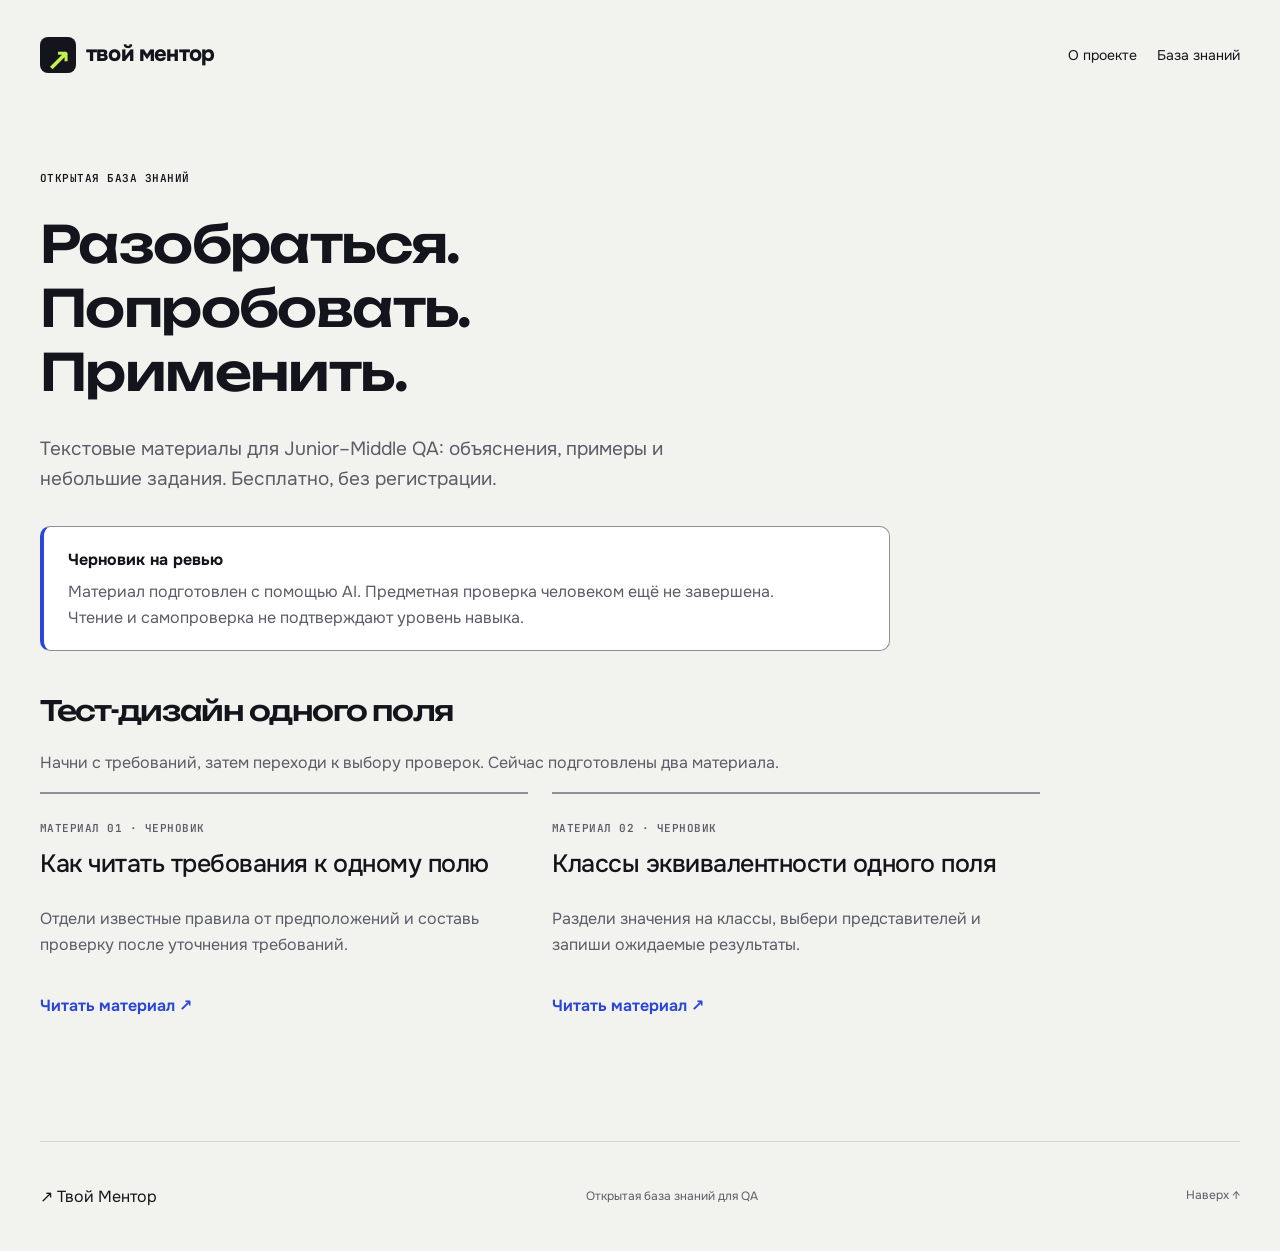
==== knowledge/index.html @ 3888ac64 "Publish draft QA knowledge base beside landing" ====
<!doctype html>
<html lang="ru" data-theme="light"><head>
<meta charset="utf-8"><meta name="viewport" content="width=device-width,initial-scale=1">
<meta name="robots" content="noindex, nofollow"><meta name="description" content="Краткие объяснения и учебные примеры по тестированию.">
<title>База знаний для QA — Твой Ментор</title>
<link rel="icon" href="../favicon.svg" type="image/svg+xml">
<link rel="stylesheet" href="../theme.css"><link rel="stylesheet" href="../styles.css">
<link rel="stylesheet" href="../knowledge.css">
</head><body class="kb-page"><a class="skip" href="#main">К содержимому</a>
<header class="wrap header"><a class="brand" href="../index.html"><span class="brand-mark" aria-hidden="true">↗</span> твой ментор</a>
<nav aria-label="Основная навигация"><a href="../index.html">О проекте</a><a href="../knowledge/">База знаний</a></nav></header>
<main id="main" class="wrap kb-main"><div class="kb-heading"><p class="eyebrow">ОТКРЫТАЯ БАЗА ЗНАНИЙ</p><h1>Разобраться.<br>Попробовать.<br>Применить.</h1><p class="kb-lead">Текстовые материалы для Junior–Middle QA: объяснения, примеры и небольшие задания. Бесплатно, без регистрации.</p></div><aside class="kb-draft" aria-label="Статус материала"><strong>Черновик на ревью</strong><p>Материал подготовлен с помощью AI. Предметная проверка человеком ещё не завершена. Чтение и самопроверка не подтверждают уровень навыка.</p></aside><section class="kb-section" aria-labelledby="test-design"><h2 id="test-design">Тест-дизайн одного поля</h2><p>Начни с требований, затем переходи к выбору проверок. Сейчас подготовлены два материала.</p><ol class="kb-cards"><li><article class="kb-card"><p class="eyebrow">МАТЕРИАЛ 01 · ЧЕРНОВИК</p><h2><a href="reading-field-requirements/">Как читать требования к одному полю</a></h2><p>Отдели известные правила от предположений и составь проверку после уточнения требований.</p><a class="kb-read" href="reading-field-requirements/" aria-label="Читать: Как читать требования к одному полю">Читать материал ↗</a></article></li><li><article class="kb-card"><p class="eyebrow">МАТЕРИАЛ 02 · ЧЕРНОВИК</p><h2><a href="equivalence-partitioning/">Классы эквивалентности одного поля</a></h2><p>Раздели значения на классы, выбери представителей и запиши ожидаемые результаты.</p><a class="kb-read" href="equivalence-partitioning/" aria-label="Читать: Классы эквивалентности одного поля">Читать материал ↗</a></article></li></ol></section></main>
<footer class="wrap footer"><a href="../index.html">↗ Твой Ментор</a><span>Открытая база знаний для QA</span><a href="#main">Наверх ↑</a></footer>
</body></html>
---- theme.css ----
/* Твой Ментор — дизайн-система «От пунктира к сплошной» (ADR 0012).
   Значения совпадают с docs/design/DESIGN-PRINCIPLES.md и прототипом docs/design/prototype/styles.css.
   Подключение в приложении — после Tailwind:
     @import 'tailwindcss';
     @import '@tvoi-mentor/ui/theme.css'; */



/* ---------- Шрифты: self-hosted, поднабор кириллица + латиница (ADR 0012) ---------- */
@font-face {
  font-family: "Unbounded";
  src: url("./fonts/unbounded-var.woff2") format("woff2");
  font-weight: 200 900;
  font-display: swap;
}
@font-face {
  font-family: "Onest";
  src: url("./fonts/onest-var.woff2") format("woff2");
  font-weight: 100 900;
  font-display: swap;
}
@font-face {
  font-family: "JetBrains Mono";
  src: url("./fonts/jetbrains-mono-var.woff2") format("woff2");
  font-weight: 100 800;
  font-display: swap;
}

/* ---------- Токены ---------- */
:root {
  color-scheme: light;
  --bg: #f2f3ee;
  --surface: #ffffff;
  --surface-2: #edeee8;
  --border: #d5d8ce;
  --border-strong: #8d909a;
  --text: #14151c;
  --text-2: #5a5d68;
  --primary: #14151c;
  --primary-hover: #2e3039;
  --on-primary: #ffffff;
  --primary-step: #2c46d8;
  --accent: #2c46d8;
  --accent-hover: #1b2fa6;
  --accent-soft: #e6eaff;
  --on-accent: #ffffff;
  --spark: #c6f24e;
  --on-spark: #14151c;
  --spark-text: #4a6300;
  --streak: #ff6a3d;
  --on-streak: #14151c;
  --ok: #157a4a;
  --ok-soft: #dff3e8;
  --warn: #a33a12;
  --warn-soft: #ffe7dc;
  --danger: #b3261e;
  --danger-soft: #fbe6e4;
  --focus: #2c46d8;
  --viz-estimate: #2c46d8;
  --viz-confirmed: #14151c;
  --viz-confirmed-fill: #c6f24e;
  --viz-target: #5a5d68;
  --viz-grid: #e2e4dc;
  --shadow: 0 1px 0 #d5d8ce, 0 12px 32px -12px rgb(20 21 28 / 0.18);
  --shadow-step: 0 3px 0 var(--primary-step);
  --tap: 44px;
}

@media (prefers-color-scheme: dark) {
  :root:not([data-theme="light"]) {
    color-scheme: dark;
    --bg: #0e0f14;
    --surface: #181a22;
    --surface-2: #22252f;
    --border: #2f333f;
    --border-strong: #6b6f7b;
    --text: #eef0ea;
    --text-2: #a3a7b5;
    --primary: #eef0ea;
    --primary-hover: #ffffff;
    --on-primary: #0e0f14;
    --primary-step: #8ea2ff;
    --accent: #8ea2ff;
    --accent-hover: #b3c0ff;
    --accent-soft: #232b4f;
    --on-accent: #0e0f14;
    --spark-text: #c6f24e;
    --ok: #5cc593;
    --ok-soft: #15301f;
    --warn: #ff9a7a;
    --warn-soft: #3a2118;
    --danger: #ff8a80;
    --danger-soft: #3a1b19;
    --focus: #8ea2ff;
    --viz-estimate: #8ea2ff;
    --viz-confirmed: #eef0ea;
    --viz-target: #a3a7b5;
    --viz-grid: #2f333f;
    --shadow: none;
    --shadow-step: none;
  }
}

:root[data-theme="dark"] {
  color-scheme: dark;
  --bg: #0e0f14;
  --surface: #181a22;
  --surface-2: #22252f;
  --border: #2f333f;
  --border-strong: #6b6f7b;
  --text: #eef0ea;
  --text-2: #a3a7b5;
  --primary: #eef0ea;
  --primary-hover: #ffffff;
  --on-primary: #0e0f14;
  --primary-step: #8ea2ff;
  --accent: #8ea2ff;
  --accent-hover: #b3c0ff;
  --accent-soft: #232b4f;
  --on-accent: #0e0f14;
  --spark-text: #c6f24e;
  --ok: #5cc593;
  --ok-soft: #15301f;
  --warn: #ff9a7a;
  --warn-soft: #3a2118;
  --danger: #ff8a80;
  --danger-soft: #3a1b19;
  --focus: #8ea2ff;
  --viz-estimate: #8ea2ff;
  --viz-confirmed: #eef0ea;
  --viz-target: #a3a7b5;
  --viz-grid: #2f333f;
  --shadow: none;
  --shadow-step: none;
}
---- styles.css ----
*{box-sizing:border-box}html{scroll-behavior:smooth;scroll-padding-top:24px}body{margin:0;font-family:Onest,system-ui,sans-serif;background:var(--bg);color:var(--text);line-height:1.6}a{color:inherit;text-decoration:none}button{font:inherit}a:focus-visible,button:focus-visible{outline:3px solid var(--focus);outline-offset:5px}a:hover{text-decoration:underline}.wrap{width:min(1240px,calc(100% - 80px));margin:auto}.header{min-height:110px;display:flex;align-items:center;justify-content:space-between;gap:24px}.brand{display:flex;align-items:center;gap:10px;font-weight:750;font-size:22px;letter-spacing:-.8px}.brand-mark{background:var(--text);color:var(--spark);width:36px;height:36px;display:grid;place-items:center;border-radius:8px;font-size:30px}.beta,.eyebrow,.caption,.art-coordinate,.line-sample,.roadmap-status{font-family:"JetBrains Mono",monospace;font-size:11px;letter-spacing:.045em}.beta{font-size:9px;letter-spacing:0;color:var(--text-2);margin-left:12px}.header nav{display:flex;gap:30px;font-size:14px}.header nav a,.footer a{padding:12px 0;min-height:44px}.hero{display:grid;grid-template-columns:1.06fr 1fr;gap:35px;padding-top:66px;padding-bottom:92px;align-items:center}.eyebrow{font-weight:500;margin:0 0 24px}.dot{display:inline-block;width:7px;height:7px;border-radius:50%;background:var(--accent);margin-right:9px}h1{font-family:Unbounded,system-ui,sans-serif;font-size:clamp(36px,4.4vw,64px);font-weight:550;line-height:1.19;letter-spacing:-2.5px;margin:0 0 30px}.highlight{background:var(--spark);box-decoration-break:clone;-webkit-box-decoration-break:clone;line-height:1.6;font-size:.79em;padding:5px 9px}.intro{font-size:18px;max-width:465px;color:var(--text-2);margin:22px 0 30px;line-height:1.65}.button{display:inline-flex;gap:28px;align-items:center;justify-content:space-between;min-height:56px;padding:16px 22px;background:var(--primary);color:var(--on-primary);border-radius:8px;box-shadow:0 4px 0 var(--primary-step);font-size:14px;font-weight:650}.button:hover{background:var(--primary-hover);text-decoration:none}.button span{font-size:23px;line-height:1}.caption{color:var(--text-2);font-size:10px;margin-top:18px}.hero-art{position:relative;padding:25px 0 45px;min-width:0}.hero-art svg{width:100%;display:block}.art-coordinate{color:var(--text-2);font-size:9px;position:absolute;left:16px}.top{top:0}.bottom{bottom:0}.art-note{position:absolute;right:0;bottom:53px;background:var(--surface);border:1px solid var(--border);border-radius:14px;padding:20px 25px;box-shadow:var(--shadow);transform:rotate(-4deg)}.art-note span{font-family:"JetBrains Mono",monospace;font-size:9px;color:var(--spark-text)}.art-note strong{display:block;font-size:20px;line-height:1.3;margin-top:9px}.ticker{background:var(--text);color:var(--bg);font-size:11px;letter-spacing:1.3px;padding:20px 0}.ticker .wrap{display:flex;justify-content:space-between;gap:12px;align-items:center}.ticker span{font-size:23px;color:var(--spark)}.section{padding-top:95px;padding-bottom:95px}.section-heading{display:grid;grid-template-columns:1.2fr 1fr;gap:85px;align-items:start;margin-bottom:50px}h2{font-family:Unbounded,system-ui,sans-serif;font-weight:500;font-size:clamp(25px,2.8vw,38px);line-height:1.4;letter-spacing:-1.3px;margin:0 0 20px}h3{font-size:21px;line-height:1.35;letter-spacing:-.5px}.section-heading p{color:var(--text-2);max-width:410px;margin:4px 0}.steps{display:grid;grid-template-columns:repeat(3,1fr);gap:35px}.steps article{border-top:1px solid var(--border-strong);padding-top:25px}.step-number{font-family:Unbounded,system-ui,sans-serif;font-size:30px;color:var(--accent)}.steps p{color:var(--text-2);font-size:15px;min-height:104px}.line-sample{display:block;margin-top:28px;padding-top:13px}.estimate{border-top:2px dashed var(--accent);color:var(--accent)}.target{border-top:2px dotted var(--text-2);color:var(--text-2)}.confirmed{border-top:2px solid var(--text)}.demo-section{background:var(--accent-soft)}.demo-grid{display:grid;grid-template-columns:1fr 1.1fr;gap:110px;align-items:center}.demo-card{padding:30px;background:var(--surface);border-radius:22px;border:1px solid var(--border);box-shadow:var(--shadow)}.card-top{display:flex;justify-content:space-between;align-items:baseline;gap:10px}.card-top .eyebrow{font-size:9px}.sample-badge{font-size:10px;background:var(--surface-2);padding:3px 7px;border-radius:4px}.demo-card h3{font-size:25px;margin:0 0 22px}.tabs{display:flex;gap:5px;flex-wrap:wrap}.tabs button{border:1px solid var(--border-strong);border-radius:8px;background:transparent;padding:10px 12px;font-size:12px;min-height:44px;cursor:pointer}.tabs button[aria-pressed=true]{background:var(--text);color:var(--surface);border-color:var(--text)}.level-display{display:grid;grid-template-columns:110px 1fr;align-items:center;gap:22px;min-height:155px}.level strong{font-family:Unbounded,system-ui,sans-serif;font-size:76px;line-height:1}.level span{margin-left:8px;font-size:12px;color:var(--text-2)}.level-display p{font-size:14px;color:var(--text-2)}.level-bars{display:flex;gap:9px;border:0}.level-bars i{height:10px;flex:1;background:var(--surface-2)}.level-bars.estimate i:nth-child(-n+3){border:2px dashed var(--accent);background:var(--accent-soft)}.level-bars.confirmed i:nth-child(-n+2){background:var(--text)}.level-bars.target i{border:2px dotted var(--text-2)}.next-step{background:var(--spark);border-radius:14px;padding:20px;margin-top:28px;color:var(--on-spark)}.next-step .eyebrow{display:block;font-size:9px;margin-bottom:12px}.next-step strong{font-size:17px}.next-step p{font-size:13px;margin:6px 0 0}.manifesto{max-width:900px;text-align:center}.manifesto h2{font-size:clamp(30px,4.5vw,58px);line-height:1.35}.manifesto h2 span{text-decoration:underline;text-decoration-color:var(--accent);text-underline-offset:12px}.manifesto>p:not(.eyebrow){max-width:530px;margin:30px auto;color:var(--text-2)}.progress-line{display:flex;align-items:center;margin:45px auto 0;max-width:550px;gap:0}.progress-line:before{content:"";flex:1;border-top:3px dashed var(--accent)}.progress-line span{flex:1;border-top:4px solid var(--text)}.progress-line b{width:45px;height:45px;display:grid;place-items:center;background:var(--spark);font-size:25px;border-radius:50%}.roadmap-section{background:var(--text);color:var(--bg)}.roadmap-section .section-heading p{color:#b9bdca}.roadmap{list-style:none;padding:0;display:grid;grid-template-columns:repeat(2,1fr);gap:0 50px}.roadmap li{position:relative;padding:28px 0 35px;border-top:2px dotted #8d909a}.roadmap li.done{border-top:2px solid var(--spark)}.roadmap li.current{border-top:2px dashed #8ea2ff}.roadmap-status{font-size:10px;color:#b9bdca}.done .roadmap-status{color:var(--spark)}.current .roadmap-status{color:#b3c0ff}.roadmap p{font-size:15px;color:#b9bdca;max-width:460px}.roadmap h3{margin-top:17px}.roadmap-footer{border-top:1px solid #5a5d68;padding-top:30px;margin-top:20px;display:flex;justify-content:space-between;gap:30px;align-items:center}.roadmap-footer strong{font-size:18px;max-width:480px}.text-link{font-size:14px;text-decoration:underline;text-underline-offset:5px;min-height:44px;display:flex;align-items:center}.footer{display:flex;justify-content:space-between;gap:20px;align-items:center;min-height:120px}.footer span,.footer>a:last-child{font-size:12px;color:var(--text-2)}.skip{position:absolute;top:-100px;left:20px;z-index:5;padding:12px;background:var(--surface)}.skip:focus{top:12px}
@media(min-width:1100px){.steps{grid-template-columns:1fr 1fr}.steps article:last-child{grid-column:1/-1;display:grid;grid-template-columns:80px 1fr 1.3fr;gap:20px;align-items:start}.steps article:last-child p{margin-top:0;min-height:0}.steps article:last-child h3{margin-top:4px}.steps article:last-child .line-sample{grid-column:2/-1;margin-top:0}}
@media(max-width:850px){.wrap{width:calc(100% - 40px)}.header{min-height:85px;flex-wrap:wrap;gap:8px;padding-top:20px;padding-bottom:20px}.brand{font-size:19px}.beta{font-size:8px;margin-left:3px}.header nav{gap:20px;font-size:12px}.hero{grid-template-columns:1fr;padding-top:40px;gap:30px;padding-bottom:60px}h1{font-size:clamp(35px,7.5vw,60px)}.hero-art{max-width:520px;width:100%;margin:auto}.section{padding-top:65px;padding-bottom:65px}.section-heading{grid-template-columns:1fr;gap:12px;margin-bottom:30px}.steps{grid-template-columns:1fr;gap:30px}.steps p{min-height:0}.demo-grid{grid-template-columns:1fr;gap:30px}.demo-card{padding:23px}.ticker{font-size:9px}.ticker .wrap{flex-wrap:wrap;justify-content:center}.roadmap{gap:0 25px}.roadmap-footer{align-items:start;flex-direction:column;gap:12px}.footer{flex-wrap:wrap;padding-top:25px;padding-bottom:25px;gap:10px}.footer .brand{width:100%}}
@media(max-width:480px){.roadmap{grid-template-columns:1fr}.level-display{grid-template-columns:90px 1fr;gap:14px}.level strong{font-size:64px}.tabs button{padding:10px 8px;font-size:11px}.hero-art .art-note{padding:15px;bottom:45px}.art-note strong{font-size:16px}.art-note span{font-size:8px}.button{font-size:12px;gap:12px;padding:15px}.eyebrow{font-size:9px}h1{letter-spacing:-1.6px}.manifesto h2{letter-spacing:-1px}.ticker .wrap{gap:7px}.ticker span:last-of-type{display:none}}
@media(prefers-reduced-motion:reduce){html{scroll-behavior:auto}}

/* Editorial details follow the project's Ink / Cobalt / Lime tokens. */
[hidden]{display:none!important}
::selection{background:var(--spark);color:var(--on-spark)}
.hero-copy,.section-heading>*,.demo-grid>*{min-width:0}
.hero-art:before,.hero-art:after{content:"+";position:absolute;color:var(--border-strong);font:20px "JetBrains Mono",monospace;line-height:1}
.hero-art:before{left:0;top:37px}.hero-art:after{right:0;bottom:24px}
.hero-art svg{aspect-ratio:520/480}
.art-note{max-width:85%}
.caption{font-size:12px;letter-spacing:0}
.beta{font-size:10px}
.art-coordinate{font-size:10px}
.art-note span,.card-top .eyebrow,.next-step .eyebrow{font-size:11px}
.ticker ul{list-style:none;margin:0 auto;padding:0;display:flex;justify-content:space-between;gap:24px}
.ticker li{display:flex;align-items:center;gap:22px;font-size:11px;text-transform:uppercase;letter-spacing:.07em}
.ticker li:before{content:"↗";font-size:23px;color:var(--spark)}
.steps article{position:relative}
.step-number{display:inline-flex;gap:12px;align-items:center}
.step-number:after{content:"";display:block;width:8px;height:8px;border:1.5px solid var(--accent);border-radius:50%}
.steps article:last-child .step-number:after{border-radius:0;background:var(--text);border-color:var(--text)}
.demo-section{position:relative;background-image:radial-gradient(var(--border-strong) .6px,transparent .6px);background-size:22px 22px}
.demo-section:before{content:"";position:absolute;inset:0;background:linear-gradient(90deg,var(--accent-soft) 28%,transparent);pointer-events:none}
.demo-grid{position:relative;gap:clamp(32px,6vw,90px)}
.demo-card{position:relative}
.demo-card:before{content:"";position:absolute;left:-1px;top:35px;width:4px;height:48px;background:var(--accent);border-radius:0 3px 3px 0}
.demo-hint{font-size:12px;color:var(--text-2);line-height:1.5;margin:12px 0 0}
.level-display{min-height:170px;grid-template-columns:115px minmax(0,1fr)}
.level{display:flex;align-items:baseline;white-space:nowrap}
.level-bars i{border-radius:2px}
.tabs button{transition:background-color .15s,color .15s,border-color .15s}
.tabs button:hover:not([aria-pressed=true]){background:var(--accent-soft);border-color:var(--accent)}
.button{transition:transform .15s,box-shadow .15s}
.button:hover{transform:translateY(-2px);box-shadow:0 6px 0 var(--primary-step)}
.button:active{transform:translateY(2px);box-shadow:0 2px 0 var(--primary-step)}
.faq-section{display:grid;grid-template-columns:1fr 1.1fr;gap:clamp(30px,6vw,100px);border-top:1px solid var(--border);padding-top:70px}
.faq-aside{color:var(--text-2);max-width:300px}
.faq-symbol{font:80px Unbounded,system-ui,sans-serif;color:var(--accent);display:block;line-height:1.3;transform:rotate(-12deg);transform-origin:left center;margin-top:25px}
.faq-list{border-top:1px solid var(--border-strong)}
.faq-list details{border-bottom:1px solid var(--border-strong)}
.faq-list summary{list-style:none;display:flex;justify-content:space-between;align-items:center;gap:20px;padding:24px 0;cursor:pointer;font-size:18px;font-weight:600;line-height:1.5;min-height:64px}
.faq-list summary::-webkit-details-marker{display:none}
.faq-list summary:after{content:"+";flex-shrink:0;width:28px;height:28px;display:grid;place-items:center;border-radius:50%;background:var(--surface-2);font-size:20px;color:var(--accent)}
.faq-list details[open] summary:after{content:"−";background:var(--spark);color:var(--on-spark)}
.faq-list summary:focus-visible{outline:3px solid var(--focus);outline-offset:5px}
.faq-list details p{margin:0 0 24px;font-size:15px;color:var(--text-2);max-width:510px}
.faq-list .text-link{margin-bottom:20px;color:var(--accent)}
.roadmap{counter-reset:stage;gap:0 60px}
.roadmap li{padding-right:45px;counter-increment:stage}
.roadmap li:after{content:"0" counter(stage);position:absolute;right:0;top:24px;font:28px Unbounded,system-ui,sans-serif;color:#8d909a}
.roadmap li.done:after{color:var(--spark)}
.roadmap li.current:after{color:#b3c0ff}
.roadmap-status{font-size:11px;letter-spacing:0}
.roadmap-section{position:relative;border-top:5px solid var(--accent)}
.roadmap-section:before{content:"";position:absolute;top:-5px;left:0;width:25%;height:5px;background:var(--spark)}
.footer{min-height:110px}
@media(min-width:851px) and (max-width:1099px){.steps{grid-template-columns:1fr 1fr}.steps article:last-child{grid-column:1/-1}.steps p{min-height:0}.line-sample{margin-top:auto}.steps article{display:flex;flex-direction:column}.steps h3{min-height:56px}.steps article:last-child h3{min-height:0}}
@media(max-width:850px){.ticker ul{display:grid;justify-content:start;gap:10px}.ticker li{font-size:11px;gap:14px}.ticker li:before{font-size:18px}.demo-section:before{background:linear-gradient(var(--accent-soft) 15%,transparent)}.faq-section{grid-template-columns:1fr;gap:28px}.faq-symbol{display:none}.caption{font-size:12px}.art-coordinate{font-size:9px}.beta{font-size:9px}}
@media(max-width:480px){.level-display{grid-template-columns:90px minmax(0,1fr);min-height:185px}.level-display p{font-size:14px}.demo-card{padding:22px 18px}.card-top .eyebrow{font-size:10px}.art-note span{font-size:9px}.next-step .eyebrow{font-size:10px}.hero .caption{max-width:260px}.faq-list summary{font-size:17px}.roadmap{gap:0}.roadmap li{padding-right:35px}.roadmap li:after{font-size:23px}.roadmap-status{font-size:10px}.brand-mark{flex-shrink:0}.art-note{right:4px}.section{padding-top:60px;padding-bottom:60px}}
@media(prefers-reduced-motion:reduce){*,*:before,*:after{transition:none!important;animation:none!important}.button:hover,.button:active{transform:none}}
---- knowledge.css ----
.kb-main{padding-top:40px;padding-bottom:70px}.kb-heading{max-width:850px;margin:20px 0 32px}.kb-heading h1{font-size:clamp(30px,4vw,54px);line-height:1.25;letter-spacing:-1.6px;overflow-wrap:anywhere}.kb-lead{max-width:650px;font-size:19px;color:var(--text-2)}.kb-meta,.kb-breadcrumbs{font-size:14px;color:var(--text-2)}.kb-breadcrumbs{display:flex;flex-wrap:wrap;gap:8px}.kb-breadcrumbs a,.kb-prose a,.kb-toc a,.kb-pagination a{color:var(--accent);text-decoration:underline;text-underline-offset:3px}.kb-draft{border:1px solid var(--border-strong);border-left:4px solid var(--accent);border-radius:10px;background:var(--surface);padding:20px 24px;max-width:850px;margin-bottom:40px}.kb-draft strong{font-size:16px}.kb-draft p{margin:6px 0 0;color:var(--text-2);max-width:720px}.kb-section{max-width:1000px}.kb-section>p{color:var(--text-2)}.kb-section>h2{font-size:28px}.kb-cards{list-style:none;padding:0;display:grid;grid-template-columns:repeat(2,minmax(0,1fr));gap:24px}.kb-card{height:100%;border-top:2px solid var(--border-strong);padding:26px 0;display:flex;flex-direction:column;align-items:start;gap:10px}.kb-card .eyebrow{margin:0;color:var(--text-2)}.kb-card h2{font-family:Onest,system-ui,sans-serif;font-size:25px;line-height:1.3;letter-spacing:-.5px;margin:0}.kb-card p{color:var(--text-2)}.kb-read{margin-top:auto;color:var(--accent);padding:10px 0;font-weight:650}.kb-layout{display:grid;grid-template-columns:250px minmax(0,720px);gap:60px;align-items:start}.kb-toc{position:sticky;top:24px}.kb-toc h2{font-family:Onest,system-ui,sans-serif;font-size:16px;letter-spacing:0}.kb-toc ol{padding-left:20px;margin:0}.kb-toc li{margin:0 0 12px;font-size:14px;line-height:1.5}.kb-prose{font-size:18px;line-height:1.8;min-width:0;overflow-wrap:anywhere}.kb-prose p{margin:0 0 22px}.kb-prose h2{font-family:Onest,system-ui,sans-serif;font-size:29px;line-height:1.35;letter-spacing:-.5px;margin:44px 0 18px;scroll-margin-top:24px}.kb-prose h2:first-child{margin-top:0}.kb-prose h3{margin-top:32px}.kb-prose li{margin:12px 0}.kb-prose ul,.kb-prose ol{padding-left:25px}.kb-prose code{font-family:"JetBrains Mono",monospace;font-size:.86em;background:var(--surface-2);padding:2px 5px;border-radius:4px}.kb-prose pre{overflow:auto;max-width:100%;background:var(--surface-2);padding:20px;border-radius:10px}.kb-prose pre code{padding:0}.kb-answer{border:1px solid var(--border-strong);border-radius:10px;padding:0 20px;margin:24px 0}.kb-answer summary{cursor:pointer;padding:18px 0;font-weight:650;line-height:1.5;min-height:44px}.kb-answer summary:focus-visible{outline:3px solid var(--focus);outline-offset:5px}.kb-answer p{margin:0 0 20px}.kb-note{padding:20px;background:var(--surface-2);border-radius:10px;margin:24px 0}.kb-pagination{display:flex;flex-wrap:wrap;justify-content:space-between;gap:24px;border-top:1px solid var(--border-strong);padding:28px 0;margin-top:44px;max-width:1030px}.kb-pagination a{max-width:45%;padding:10px 0}.kb-page .header nav{flex-wrap:wrap;gap:20px}.kb-page .footer{border-top:1px solid var(--border)}
@media(max-width:1050px){.kb-layout{grid-template-columns:210px minmax(0,1fr);gap:30px}}
@media(max-width:850px){.kb-main{padding-top:20px}.kb-layout{grid-template-columns:1fr;gap:28px}.kb-toc{position:static;border-bottom:1px solid var(--border);padding-bottom:18px}.kb-prose{font-size:17px}.kb-toc ol{columns:2;column-gap:24px}.kb-toc li{break-inside:avoid}.kb-heading h1{letter-spacing:-1px}.kb-page .header{flex-wrap:wrap;gap:8px;padding-top:20px;padding-bottom:16px}.kb-page .header nav{gap:24px}}
@media(max-width:600px){.kb-cards{grid-template-columns:1fr;gap:0}.kb-toc ol{columns:1}.kb-heading h1{font-size:32px}.kb-prose h2{font-size:25px}.kb-draft{padding:16px}.kb-draft p{font-size:14px}.kb-lead{font-size:17px}.kb-pagination{flex-direction:column;gap:8px}.kb-pagination a{max-width:100%}.kb-page .header .brand{font-size:20px}.kb-card h2{font-size:23px}}
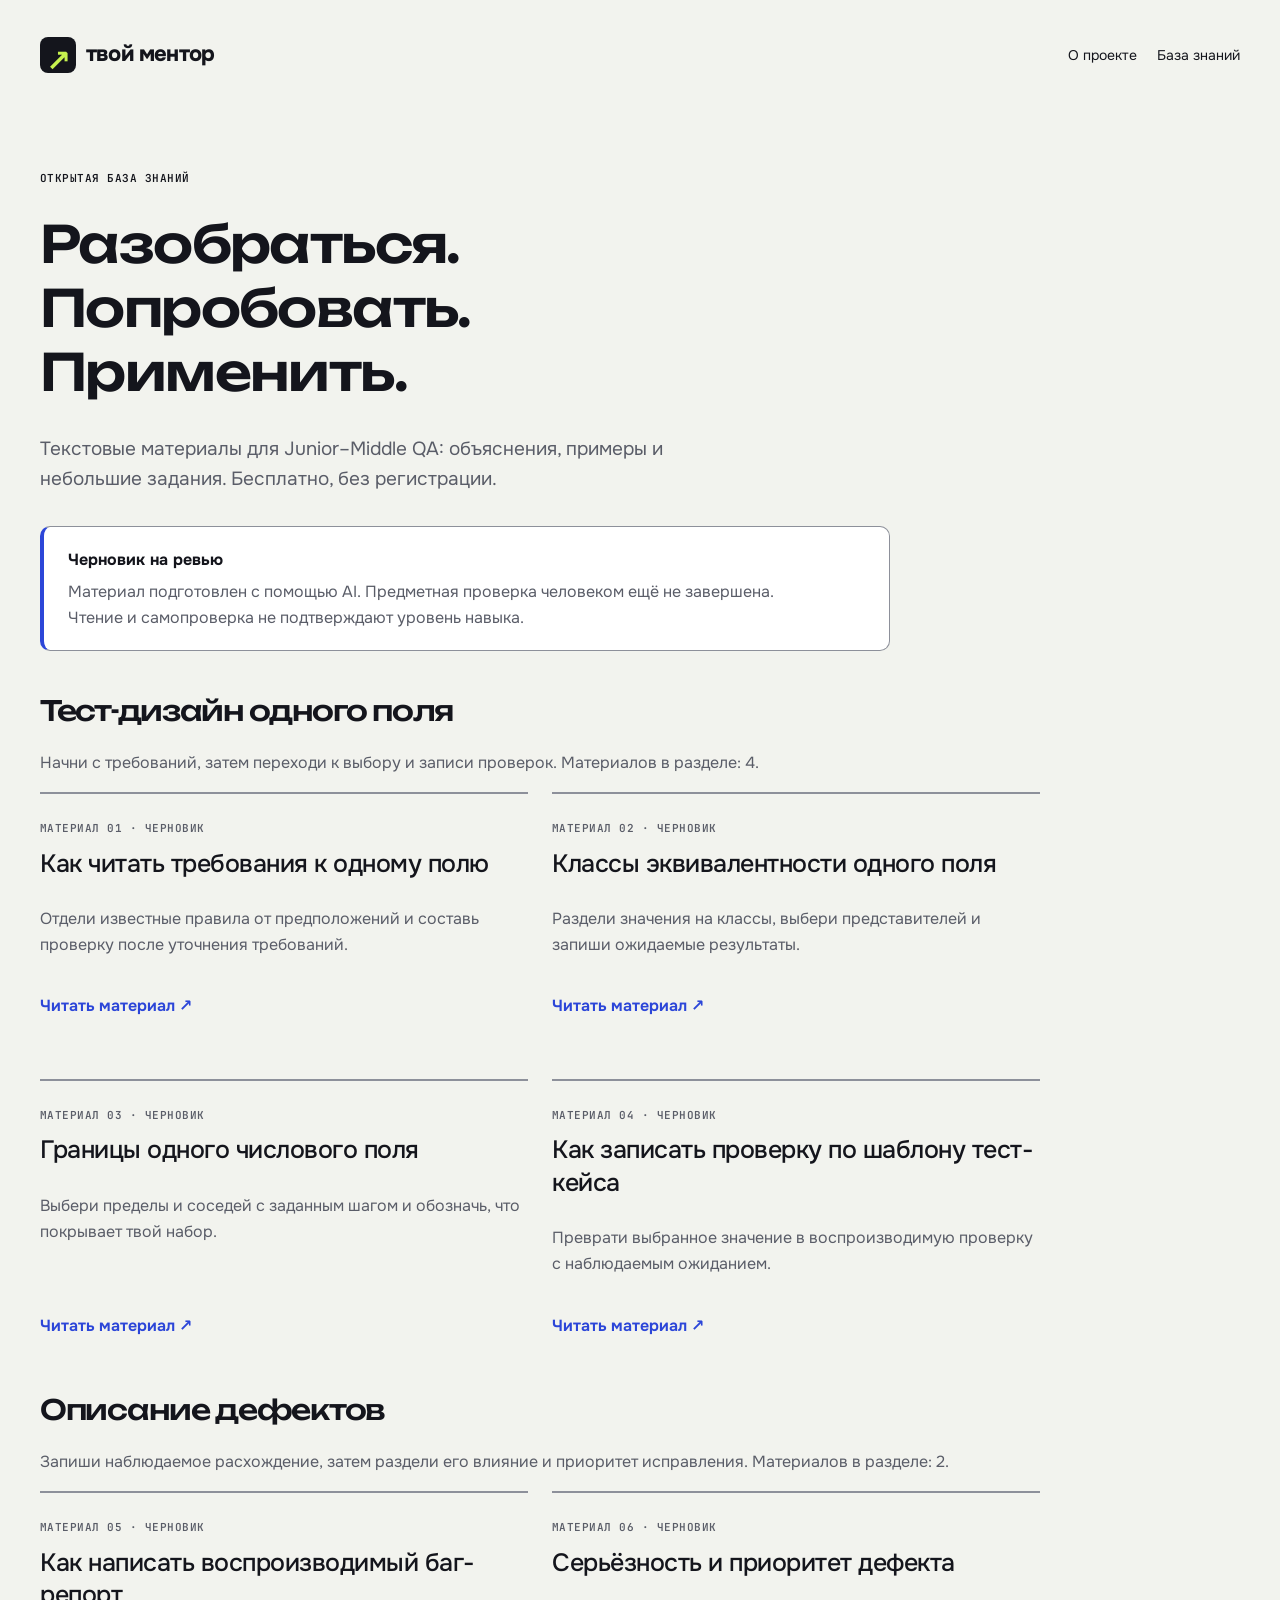
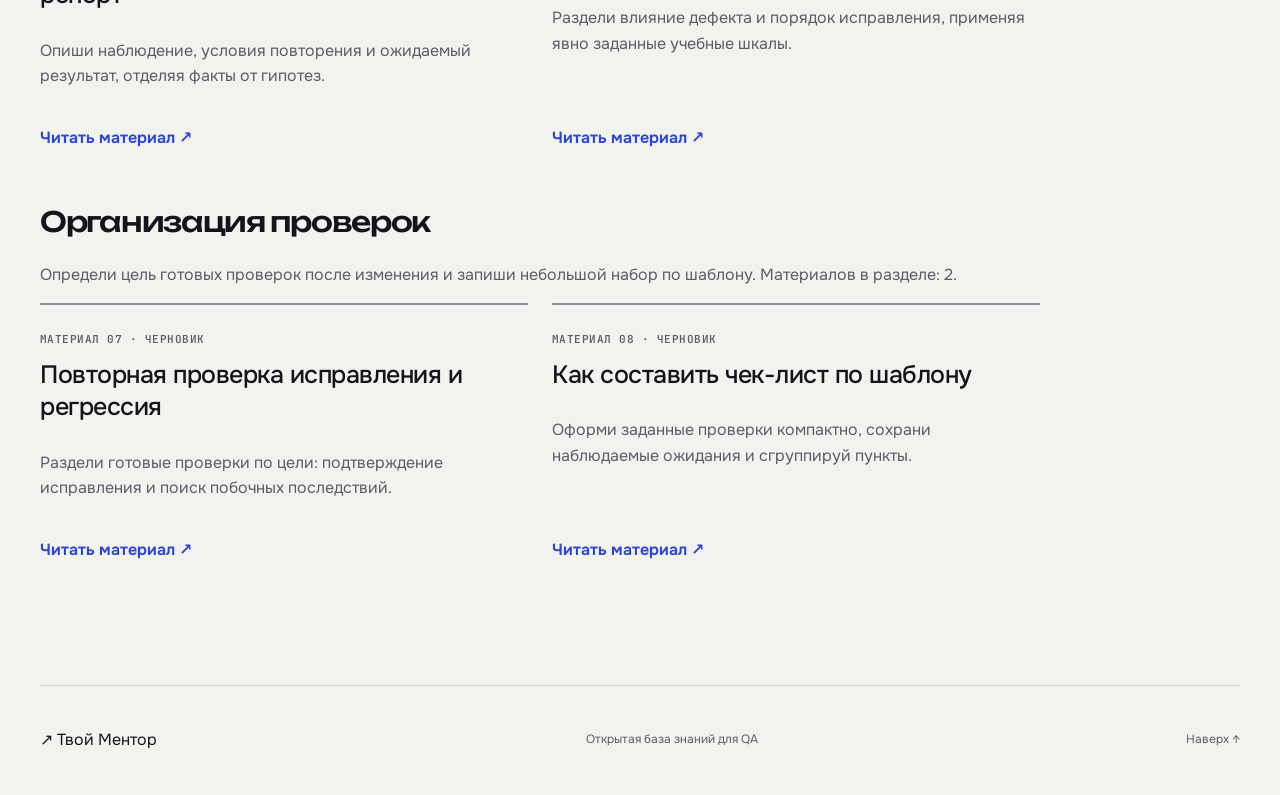
==== commit 715d2a21: "Publish eight draft QA knowledge articles" ====
--- a/knowledge/index.html
+++ b/knowledge/index.html
@@ -9,6 +9,6 @@
 </head><body class="kb-page"><a class="skip" href="#main">К содержимому</a>
 <header class="wrap header"><a class="brand" href="../index.html"><span class="brand-mark" aria-hidden="true">↗</span> твой ментор</a>
 <nav aria-label="Основная навигация"><a href="../index.html">О проекте</a><a href="../knowledge/">База знаний</a></nav></header>
-<main id="main" class="wrap kb-main"><div class="kb-heading"><p class="eyebrow">ОТКРЫТАЯ БАЗА ЗНАНИЙ</p><h1>Разобраться.<br>Попробовать.<br>Применить.</h1><p class="kb-lead">Текстовые материалы для Junior–Middle QA: объяснения, примеры и небольшие задания. Бесплатно, без регистрации.</p></div><aside class="kb-draft" aria-label="Статус материала"><strong>Черновик на ревью</strong><p>Материал подготовлен с помощью AI. Предметная проверка человеком ещё не завершена. Чтение и самопроверка не подтверждают уровень навыка.</p></aside><section class="kb-section" aria-labelledby="test-design"><h2 id="test-design">Тест-дизайн одного поля</h2><p>Начни с требований, затем переходи к выбору проверок. Сейчас подготовлены два материала.</p><ol class="kb-cards"><li><article class="kb-card"><p class="eyebrow">МАТЕРИАЛ 01 · ЧЕРНОВИК</p><h2><a href="reading-field-requirements/">Как читать требования к одному полю</a></h2><p>Отдели известные правила от предположений и составь проверку после уточнения требований.</p><a class="kb-read" href="reading-field-requirements/" aria-label="Читать: Как читать требования к одному полю">Читать материал ↗</a></article></li><li><article class="kb-card"><p class="eyebrow">МАТЕРИАЛ 02 · ЧЕРНОВИК</p><h2><a href="equivalence-partitioning/">Классы эквивалентности одного поля</a></h2><p>Раздели значения на классы, выбери представителей и запиши ожидаемые результаты.</p><a class="kb-read" href="equivalence-partitioning/" aria-label="Читать: Классы эквивалентности одного поля">Читать материал ↗</a></article></li></ol></section></main>
+<main id="main" class="wrap kb-main"><div class="kb-heading"><p class="eyebrow">ОТКРЫТАЯ БАЗА ЗНАНИЙ</p><h1>Разобраться.<br>Попробовать.<br>Применить.</h1><p class="kb-lead">Текстовые материалы для Junior–Middle QA: объяснения, примеры и небольшие задания. Бесплатно, без регистрации.</p></div><aside class="kb-draft" aria-label="Статус материала"><strong>Черновик на ревью</strong><p>Материал подготовлен с помощью AI. Предметная проверка человеком ещё не завершена. Чтение и самопроверка не подтверждают уровень навыка.</p></aside><section class="kb-section" aria-labelledby="test-design"><h2 id="test-design">Тест-дизайн одного поля</h2><p>Начни с требований, затем переходи к выбору и записи проверок. Материалов в разделе: 4.</p><ol class="kb-cards"><li><article class="kb-card"><p class="eyebrow">МАТЕРИАЛ 01 · ЧЕРНОВИК</p><h2><a href="reading-field-requirements/">Как читать требования к одному полю</a></h2><p>Отдели известные правила от предположений и составь проверку после уточнения требований.</p><a class="kb-read" href="reading-field-requirements/" aria-label="Читать: Как читать требования к одному полю">Читать материал ↗</a></article></li><li><article class="kb-card"><p class="eyebrow">МАТЕРИАЛ 02 · ЧЕРНОВИК</p><h2><a href="equivalence-partitioning/">Классы эквивалентности одного поля</a></h2><p>Раздели значения на классы, выбери представителей и запиши ожидаемые результаты.</p><a class="kb-read" href="equivalence-partitioning/" aria-label="Читать: Классы эквивалентности одного поля">Читать материал ↗</a></article></li><li><article class="kb-card"><p class="eyebrow">МАТЕРИАЛ 03 · ЧЕРНОВИК</p><h2><a href="boundary-values/">Границы одного числового поля</a></h2><p>Выбери пределы и соседей с заданным шагом и обозначь, что покрывает твой набор.</p><a class="kb-read" href="boundary-values/" aria-label="Читать: Границы одного числового поля">Читать материал ↗</a></article></li><li><article class="kb-card"><p class="eyebrow">МАТЕРИАЛ 04 · ЧЕРНОВИК</p><h2><a href="writing-test-cases/">Как записать проверку по шаблону тест-кейса</a></h2><p>Преврати выбранное значение в воспроизводимую проверку с наблюдаемым ожиданием.</p><a class="kb-read" href="writing-test-cases/" aria-label="Читать: Как записать проверку по шаблону тест-кейса">Читать материал ↗</a></article></li></ol></section><section class="kb-section" aria-labelledby="defect-reports"><h2 id="defect-reports">Описание дефектов</h2><p>Запиши наблюдаемое расхождение, затем раздели его влияние и приоритет исправления. Материалов в разделе: 2.</p><ol class="kb-cards"><li><article class="kb-card"><p class="eyebrow">МАТЕРИАЛ 05 · ЧЕРНОВИК</p><h2><a href="reproducible-bug-reports/">Как написать воспроизводимый баг-репорт</a></h2><p>Опиши наблюдение, условия повторения и ожидаемый результат, отделяя факты от гипотез.</p><a class="kb-read" href="reproducible-bug-reports/" aria-label="Читать: Как написать воспроизводимый баг-репорт">Читать материал ↗</a></article></li><li><article class="kb-card"><p class="eyebrow">МАТЕРИАЛ 06 · ЧЕРНОВИК</p><h2><a href="severity-and-priority/">Серьёзность и приоритет дефекта</a></h2><p>Раздели влияние дефекта и порядок исправления, применяя явно заданные учебные шкалы.</p><a class="kb-read" href="severity-and-priority/" aria-label="Читать: Серьёзность и приоритет дефекта">Читать материал ↗</a></article></li></ol></section><section class="kb-section" aria-labelledby="organizing-checks"><h2 id="organizing-checks">Организация проверок</h2><p>Определи цель готовых проверок после изменения и запиши небольшой набор по шаблону. Материалов в разделе: 2.</p><ol class="kb-cards"><li><article class="kb-card"><p class="eyebrow">МАТЕРИАЛ 07 · ЧЕРНОВИК</p><h2><a href="confirmation-and-regression/">Повторная проверка исправления и регрессия</a></h2><p>Раздели готовые проверки по цели: подтверждение исправления и поиск побочных последствий.</p><a class="kb-read" href="confirmation-and-regression/" aria-label="Читать: Повторная проверка исправления и регрессия">Читать материал ↗</a></article></li><li><article class="kb-card"><p class="eyebrow">МАТЕРИАЛ 08 · ЧЕРНОВИК</p><h2><a href="writing-checklists/">Как составить чек-лист по шаблону</a></h2><p>Оформи заданные проверки компактно, сохрани наблюдаемые ожидания и сгруппируй пункты.</p><a class="kb-read" href="writing-checklists/" aria-label="Читать: Как составить чек-лист по шаблону">Читать материал ↗</a></article></li></ol></section></main>
 <footer class="wrap footer"><a href="../index.html">↗ Твой Ментор</a><span>Открытая база знаний для QA</span><a href="#main">Наверх ↑</a></footer>
 </body></html>
--- a/knowledge.css
+++ b/knowledge.css
@@ -1,4 +1,4 @@
-.kb-main{padding-top:40px;padding-bottom:70px}.kb-heading{max-width:850px;margin:20px 0 32px}.kb-heading h1{font-size:clamp(30px,4vw,54px);line-height:1.25;letter-spacing:-1.6px;overflow-wrap:anywhere}.kb-lead{max-width:650px;font-size:19px;color:var(--text-2)}.kb-meta,.kb-breadcrumbs{font-size:14px;color:var(--text-2)}.kb-breadcrumbs{display:flex;flex-wrap:wrap;gap:8px}.kb-breadcrumbs a,.kb-prose a,.kb-toc a,.kb-pagination a{color:var(--accent);text-decoration:underline;text-underline-offset:3px}.kb-draft{border:1px solid var(--border-strong);border-left:4px solid var(--accent);border-radius:10px;background:var(--surface);padding:20px 24px;max-width:850px;margin-bottom:40px}.kb-draft strong{font-size:16px}.kb-draft p{margin:6px 0 0;color:var(--text-2);max-width:720px}.kb-section{max-width:1000px}.kb-section>p{color:var(--text-2)}.kb-section>h2{font-size:28px}.kb-cards{list-style:none;padding:0;display:grid;grid-template-columns:repeat(2,minmax(0,1fr));gap:24px}.kb-card{height:100%;border-top:2px solid var(--border-strong);padding:26px 0;display:flex;flex-direction:column;align-items:start;gap:10px}.kb-card .eyebrow{margin:0;color:var(--text-2)}.kb-card h2{font-family:Onest,system-ui,sans-serif;font-size:25px;line-height:1.3;letter-spacing:-.5px;margin:0}.kb-card p{color:var(--text-2)}.kb-read{margin-top:auto;color:var(--accent);padding:10px 0;font-weight:650}.kb-layout{display:grid;grid-template-columns:250px minmax(0,720px);gap:60px;align-items:start}.kb-toc{position:sticky;top:24px}.kb-toc h2{font-family:Onest,system-ui,sans-serif;font-size:16px;letter-spacing:0}.kb-toc ol{padding-left:20px;margin:0}.kb-toc li{margin:0 0 12px;font-size:14px;line-height:1.5}.kb-prose{font-size:18px;line-height:1.8;min-width:0;overflow-wrap:anywhere}.kb-prose p{margin:0 0 22px}.kb-prose h2{font-family:Onest,system-ui,sans-serif;font-size:29px;line-height:1.35;letter-spacing:-.5px;margin:44px 0 18px;scroll-margin-top:24px}.kb-prose h2:first-child{margin-top:0}.kb-prose h3{margin-top:32px}.kb-prose li{margin:12px 0}.kb-prose ul,.kb-prose ol{padding-left:25px}.kb-prose code{font-family:"JetBrains Mono",monospace;font-size:.86em;background:var(--surface-2);padding:2px 5px;border-radius:4px}.kb-prose pre{overflow:auto;max-width:100%;background:var(--surface-2);padding:20px;border-radius:10px}.kb-prose pre code{padding:0}.kb-answer{border:1px solid var(--border-strong);border-radius:10px;padding:0 20px;margin:24px 0}.kb-answer summary{cursor:pointer;padding:18px 0;font-weight:650;line-height:1.5;min-height:44px}.kb-answer summary:focus-visible{outline:3px solid var(--focus);outline-offset:5px}.kb-answer p{margin:0 0 20px}.kb-note{padding:20px;background:var(--surface-2);border-radius:10px;margin:24px 0}.kb-pagination{display:flex;flex-wrap:wrap;justify-content:space-between;gap:24px;border-top:1px solid var(--border-strong);padding:28px 0;margin-top:44px;max-width:1030px}.kb-pagination a{max-width:45%;padding:10px 0}.kb-page .header nav{flex-wrap:wrap;gap:20px}.kb-page .footer{border-top:1px solid var(--border)}
+.kb-main{padding-top:40px;padding-bottom:70px}.kb-heading{max-width:850px;margin:20px 0 32px}.kb-heading h1{font-size:clamp(30px,4vw,54px);line-height:1.25;letter-spacing:-1.6px;overflow-wrap:anywhere}.kb-lead{max-width:650px;font-size:19px;color:var(--text-2)}.kb-meta,.kb-breadcrumbs{font-size:14px;color:var(--text-2)}.kb-breadcrumbs{display:flex;flex-wrap:wrap;gap:8px}.kb-breadcrumbs a,.kb-prose a,.kb-toc a,.kb-pagination a{color:var(--accent);text-decoration:underline;text-underline-offset:3px}.kb-draft{border:1px solid var(--border-strong);border-left:4px solid var(--accent);border-radius:10px;background:var(--surface);padding:20px 24px;max-width:850px;margin-bottom:40px}.kb-draft strong{font-size:16px}.kb-draft p{margin:6px 0 0;color:var(--text-2);max-width:720px}.kb-section{max-width:1000px}.kb-section>p{color:var(--text-2)}.kb-section>h2{font-size:28px}.kb-cards{list-style:none;padding:0;display:grid;grid-template-columns:repeat(2,minmax(0,1fr));gap:24px}.kb-card{height:100%;border-top:2px solid var(--border-strong);padding:26px 0;display:flex;flex-direction:column;align-items:start;gap:10px}.kb-card .eyebrow{margin:0;color:var(--text-2)}.kb-card h2{font-family:Onest,system-ui,sans-serif;font-size:25px;line-height:1.3;letter-spacing:-.5px;margin:0}.kb-card p{color:var(--text-2)}.kb-read{margin-top:auto;color:var(--accent);padding:10px 0;font-weight:650}.kb-layout{display:grid;grid-template-columns:250px minmax(0,720px);gap:60px;align-items:start}.kb-toc{position:sticky;top:24px}.kb-toc h2{font-family:Onest,system-ui,sans-serif;font-size:16px;letter-spacing:0}.kb-toc ol{padding-left:20px;margin:0}.kb-toc li{margin:0 0 12px;font-size:14px;line-height:1.5}.kb-prose{font-size:18px;line-height:1.8;min-width:0;overflow-wrap:anywhere}.kb-prose p{margin:0 0 22px}.kb-prose h2{font-family:Onest,system-ui,sans-serif;font-size:29px;line-height:1.35;letter-spacing:-.5px;margin:44px 0 18px;scroll-margin-top:24px}.kb-prose h2:first-child{margin-top:0}.kb-prose h3{margin-top:32px}.kb-prose li{margin:12px 0}.kb-prose ul,.kb-prose ol{padding-left:25px}.kb-prose code{font-family:"JetBrains Mono",monospace;font-size:.86em;background:var(--surface-2);padding:2px 5px;border-radius:4px}.kb-prose pre{overflow:auto;max-width:100%;background:var(--surface-2);padding:20px;border-radius:10px}.kb-prose pre code{padding:0}.kb-answer,.kb-clarification{border:1px solid var(--border-strong);border-radius:10px;padding:0 20px;margin:24px 0}.kb-answer summary,.kb-clarification summary{cursor:pointer;padding:18px 0;font-weight:650;line-height:1.5;min-height:44px}.kb-answer summary:focus-visible,.kb-clarification summary:focus-visible{outline:3px solid var(--focus);outline-offset:5px}.kb-answer p,.kb-clarification p{margin:0 0 20px}.kb-note{padding:20px;background:var(--surface-2);border-radius:10px;margin:24px 0}.kb-pagination{display:flex;flex-wrap:wrap;justify-content:space-between;gap:24px;border-top:1px solid var(--border-strong);padding:28px 0;margin-top:44px;max-width:1030px}.kb-pagination a{max-width:45%;padding:10px 0}.kb-page .header nav{flex-wrap:wrap;gap:20px}.kb-page .footer{border-top:1px solid var(--border)}
 @media(max-width:1050px){.kb-layout{grid-template-columns:210px minmax(0,1fr);gap:30px}}
 @media(max-width:850px){.kb-main{padding-top:20px}.kb-layout{grid-template-columns:1fr;gap:28px}.kb-toc{position:static;border-bottom:1px solid var(--border);padding-bottom:18px}.kb-prose{font-size:17px}.kb-toc ol{columns:2;column-gap:24px}.kb-toc li{break-inside:avoid}.kb-heading h1{letter-spacing:-1px}.kb-page .header{flex-wrap:wrap;gap:8px;padding-top:20px;padding-bottom:16px}.kb-page .header nav{gap:24px}}
 @media(max-width:600px){.kb-cards{grid-template-columns:1fr;gap:0}.kb-toc ol{columns:1}.kb-heading h1{font-size:32px}.kb-prose h2{font-size:25px}.kb-draft{padding:16px}.kb-draft p{font-size:14px}.kb-lead{font-size:17px}.kb-pagination{flex-direction:column;gap:8px}.kb-pagination a{max-width:100%}.kb-page .header .brand{font-size:20px}.kb-card h2{font-size:23px}}
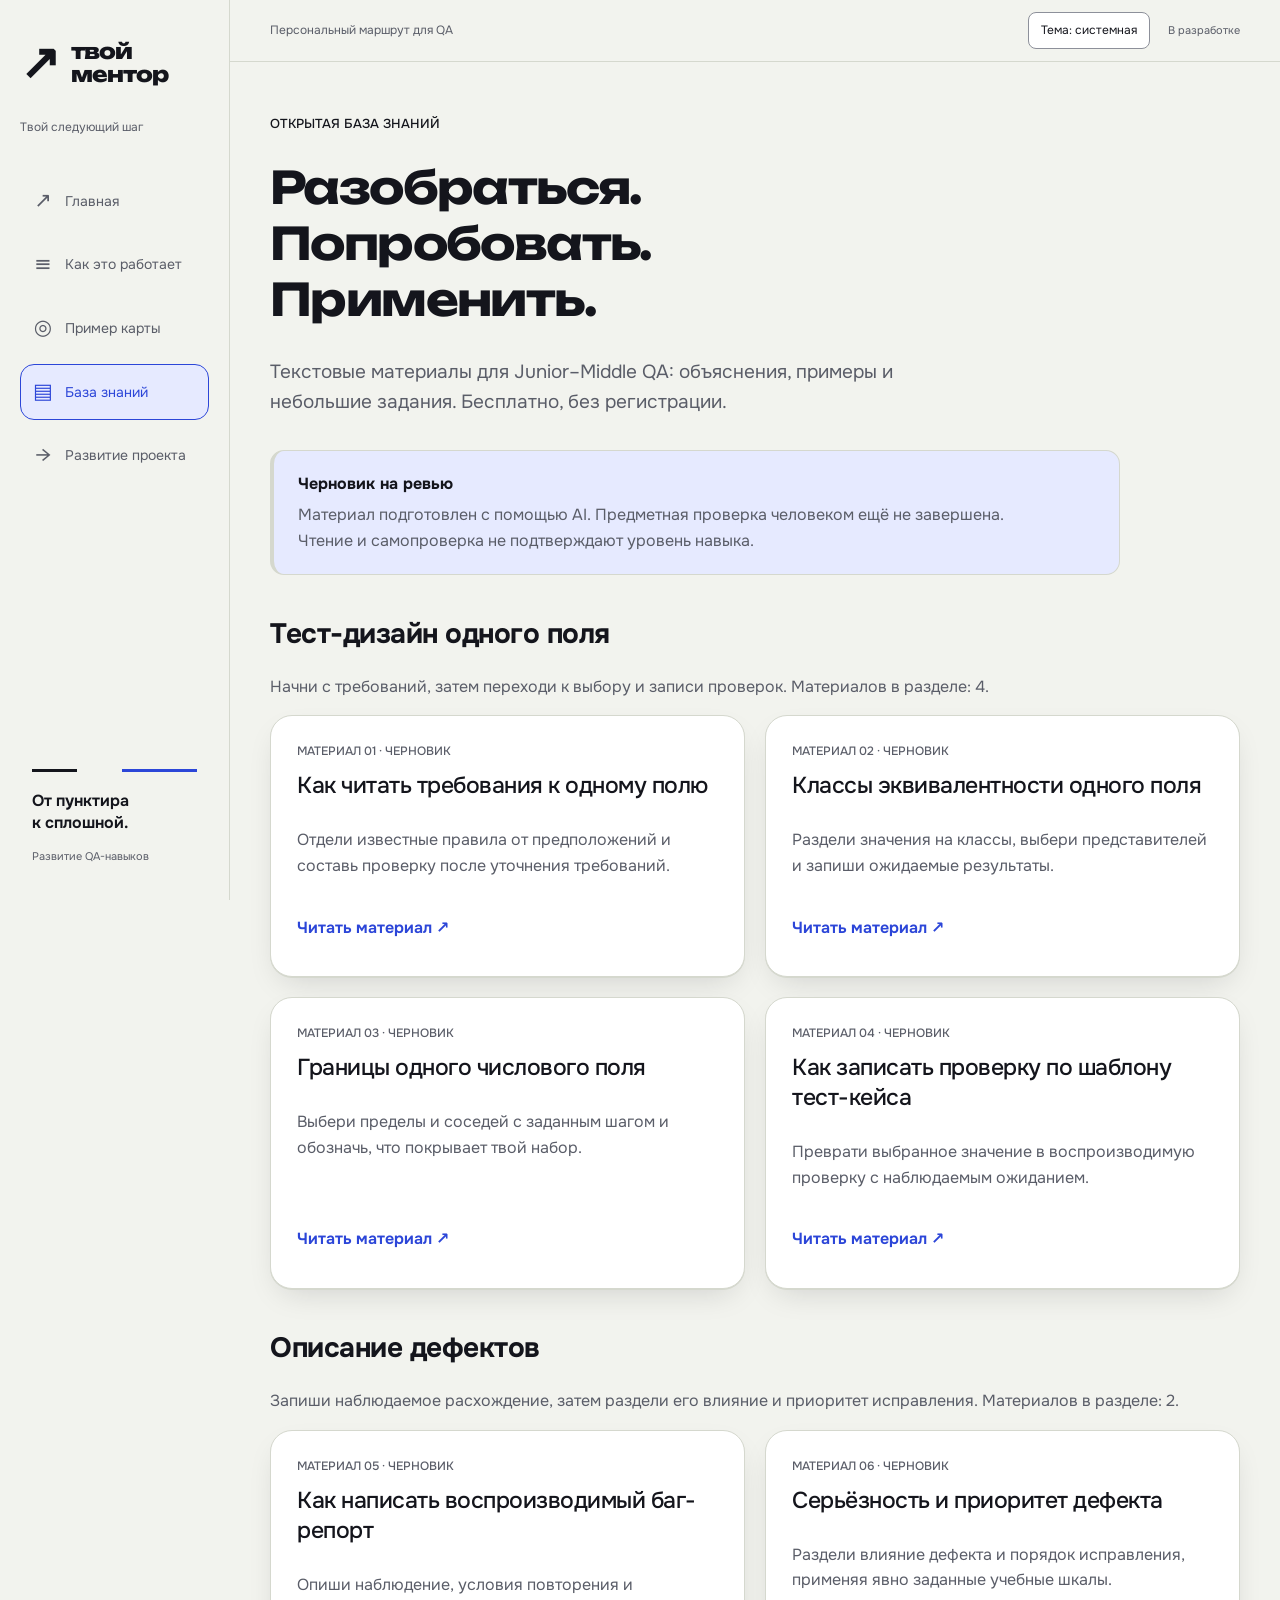
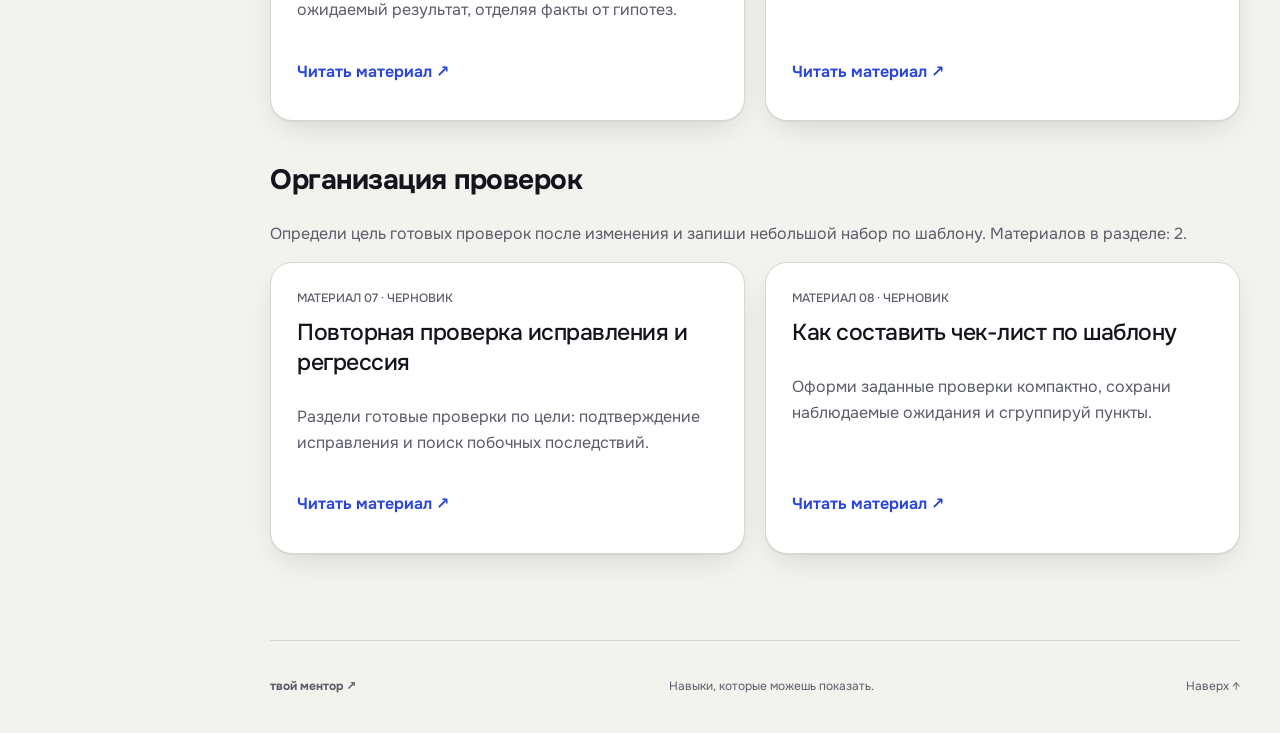
==== commit 1e84456c: "Unify landing and knowledge base with the selected mentor design" ====
--- a/knowledge/index.html
+++ b/knowledge/index.html
@@ -1,14 +1,25 @@
 <!doctype html>
-<html lang="ru" data-theme="light"><head>
+<html lang="ru"><head>
 <meta charset="utf-8"><meta name="viewport" content="width=device-width,initial-scale=1">
 <meta name="robots" content="noindex, nofollow"><meta name="description" content="Краткие объяснения и учебные примеры по тестированию.">
 <title>База знаний для QA — Твой Ментор</title>
 <link rel="icon" href="../favicon.svg" type="image/svg+xml">
 <link rel="stylesheet" href="../theme.css"><link rel="stylesheet" href="../styles.css">
 <link rel="stylesheet" href="../knowledge.css">
+<link rel="stylesheet" href="../site.css"><script src="../site.js"></script>
 </head><body class="kb-page"><a class="skip" href="#main">К содержимому</a>
-<header class="wrap header"><a class="brand" href="../index.html"><span class="brand-mark" aria-hidden="true">↗</span> твой ментор</a>
-<nav aria-label="Основная навигация"><a href="../index.html">О проекте</a><a href="../knowledge/">База знаний</a></nav></header>
+<aside class="site-sidebar" aria-label="Навигация сайта">
+<a class="site-brand" href="../index.html" aria-label="Твой Ментор — главная"><span aria-hidden="true">↗</span><span>твой<br> ментор</span></a>
+<p class="site-caption">Твой следующий шаг</p>
+<nav class="site-nav" aria-label="Основная навигация">
+<a href="../index.html"><span aria-hidden="true">↗</span>Главная</a>
+<a href="../index.html#approach"><span aria-hidden="true">≡</span>Как это работает</a>
+<a href="../index.html#demo"><span aria-hidden="true">◎</span>Пример карты</a>
+<a href="../knowledge/" aria-current="page"><span aria-hidden="true">▤</span>База знаний</a>
+<a href="../index.html#roadmap"><span aria-hidden="true">→</span>Развитие проекта</a>
+</nav>
+<div class="site-sidebar-foot"><span class="site-seam" aria-hidden="true"></span><p>От пунктира<br>к сплошной.</p><small>Развитие QA-навыков</small></div></aside>
+<div class="site-workspace"><header class="site-topbar"><span>Персональный маршрут для QA</span><button type="button" data-theme-toggle hidden>Тема</button><span class="site-status">В разработке</span></header>
 <main id="main" class="wrap kb-main"><div class="kb-heading"><p class="eyebrow">ОТКРЫТАЯ БАЗА ЗНАНИЙ</p><h1>Разобраться.<br>Попробовать.<br>Применить.</h1><p class="kb-lead">Текстовые материалы для Junior–Middle QA: объяснения, примеры и небольшие задания. Бесплатно, без регистрации.</p></div><aside class="kb-draft" aria-label="Статус материала"><strong>Черновик на ревью</strong><p>Материал подготовлен с помощью AI. Предметная проверка человеком ещё не завершена. Чтение и самопроверка не подтверждают уровень навыка.</p></aside><section class="kb-section" aria-labelledby="test-design"><h2 id="test-design">Тест-дизайн одного поля</h2><p>Начни с требований, затем переходи к выбору и записи проверок. Материалов в разделе: 4.</p><ol class="kb-cards"><li><article class="kb-card"><p class="eyebrow">МАТЕРИАЛ 01 · ЧЕРНОВИК</p><h2><a href="reading-field-requirements/">Как читать требования к одному полю</a></h2><p>Отдели известные правила от предположений и составь проверку после уточнения требований.</p><a class="kb-read" href="reading-field-requirements/" aria-label="Читать: Как читать требования к одному полю">Читать материал ↗</a></article></li><li><article class="kb-card"><p class="eyebrow">МАТЕРИАЛ 02 · ЧЕРНОВИК</p><h2><a href="equivalence-partitioning/">Классы эквивалентности одного поля</a></h2><p>Раздели значения на классы, выбери представителей и запиши ожидаемые результаты.</p><a class="kb-read" href="equivalence-partitioning/" aria-label="Читать: Классы эквивалентности одного поля">Читать материал ↗</a></article></li><li><article class="kb-card"><p class="eyebrow">МАТЕРИАЛ 03 · ЧЕРНОВИК</p><h2><a href="boundary-values/">Границы одного числового поля</a></h2><p>Выбери пределы и соседей с заданным шагом и обозначь, что покрывает твой набор.</p><a class="kb-read" href="boundary-values/" aria-label="Читать: Границы одного числового поля">Читать материал ↗</a></article></li><li><article class="kb-card"><p class="eyebrow">МАТЕРИАЛ 04 · ЧЕРНОВИК</p><h2><a href="writing-test-cases/">Как записать проверку по шаблону тест-кейса</a></h2><p>Преврати выбранное значение в воспроизводимую проверку с наблюдаемым ожиданием.</p><a class="kb-read" href="writing-test-cases/" aria-label="Читать: Как записать проверку по шаблону тест-кейса">Читать материал ↗</a></article></li></ol></section><section class="kb-section" aria-labelledby="defect-reports"><h2 id="defect-reports">Описание дефектов</h2><p>Запиши наблюдаемое расхождение, затем раздели его влияние и приоритет исправления. Материалов в разделе: 2.</p><ol class="kb-cards"><li><article class="kb-card"><p class="eyebrow">МАТЕРИАЛ 05 · ЧЕРНОВИК</p><h2><a href="reproducible-bug-reports/">Как написать воспроизводимый баг-репорт</a></h2><p>Опиши наблюдение, условия повторения и ожидаемый результат, отделяя факты от гипотез.</p><a class="kb-read" href="reproducible-bug-reports/" aria-label="Читать: Как написать воспроизводимый баг-репорт">Читать материал ↗</a></article></li><li><article class="kb-card"><p class="eyebrow">МАТЕРИАЛ 06 · ЧЕРНОВИК</p><h2><a href="severity-and-priority/">Серьёзность и приоритет дефекта</a></h2><p>Раздели влияние дефекта и порядок исправления, применяя явно заданные учебные шкалы.</p><a class="kb-read" href="severity-and-priority/" aria-label="Читать: Серьёзность и приоритет дефекта">Читать материал ↗</a></article></li></ol></section><section class="kb-section" aria-labelledby="organizing-checks"><h2 id="organizing-checks">Организация проверок</h2><p>Определи цель готовых проверок после изменения и запиши небольшой набор по шаблону. Материалов в разделе: 2.</p><ol class="kb-cards"><li><article class="kb-card"><p class="eyebrow">МАТЕРИАЛ 07 · ЧЕРНОВИК</p><h2><a href="confirmation-and-regression/">Повторная проверка исправления и регрессия</a></h2><p>Раздели готовые проверки по цели: подтверждение исправления и поиск побочных последствий.</p><a class="kb-read" href="confirmation-and-regression/" aria-label="Читать: Повторная проверка исправления и регрессия">Читать материал ↗</a></article></li><li><article class="kb-card"><p class="eyebrow">МАТЕРИАЛ 08 · ЧЕРНОВИК</p><h2><a href="writing-checklists/">Как составить чек-лист по шаблону</a></h2><p>Оформи заданные проверки компактно, сохрани наблюдаемые ожидания и сгруппируй пункты.</p><a class="kb-read" href="writing-checklists/" aria-label="Читать: Как составить чек-лист по шаблону">Читать материал ↗</a></article></li></ol></section></main>
-<footer class="wrap footer"><a href="../index.html">↗ Твой Ментор</a><span>Открытая база знаний для QA</span><a href="#main">Наверх ↑</a></footer>
+<footer class="wrap site-footer"><a href="../index.html">твой ментор ↗</a><span>Навыки, которые можешь показать.</span><a href="#main">Наверх ↑</a></footer></div>
 </body></html>
--- a/knowledge.css
+++ b/knowledge.css
@@ -1,4 +1,12 @@
 .kb-main{padding-top:40px;padding-bottom:70px}.kb-heading{max-width:850px;margin:20px 0 32px}.kb-heading h1{font-size:clamp(30px,4vw,54px);line-height:1.25;letter-spacing:-1.6px;overflow-wrap:anywhere}.kb-lead{max-width:650px;font-size:19px;color:var(--text-2)}.kb-meta,.kb-breadcrumbs{font-size:14px;color:var(--text-2)}.kb-breadcrumbs{display:flex;flex-wrap:wrap;gap:8px}.kb-breadcrumbs a,.kb-prose a,.kb-toc a,.kb-pagination a{color:var(--accent);text-decoration:underline;text-underline-offset:3px}.kb-draft{border:1px solid var(--border-strong);border-left:4px solid var(--accent);border-radius:10px;background:var(--surface);padding:20px 24px;max-width:850px;margin-bottom:40px}.kb-draft strong{font-size:16px}.kb-draft p{margin:6px 0 0;color:var(--text-2);max-width:720px}.kb-section{max-width:1000px}.kb-section>p{color:var(--text-2)}.kb-section>h2{font-size:28px}.kb-cards{list-style:none;padding:0;display:grid;grid-template-columns:repeat(2,minmax(0,1fr));gap:24px}.kb-card{height:100%;border-top:2px solid var(--border-strong);padding:26px 0;display:flex;flex-direction:column;align-items:start;gap:10px}.kb-card .eyebrow{margin:0;color:var(--text-2)}.kb-card h2{font-family:Onest,system-ui,sans-serif;font-size:25px;line-height:1.3;letter-spacing:-.5px;margin:0}.kb-card p{color:var(--text-2)}.kb-read{margin-top:auto;color:var(--accent);padding:10px 0;font-weight:650}.kb-layout{display:grid;grid-template-columns:250px minmax(0,720px);gap:60px;align-items:start}.kb-toc{position:sticky;top:24px}.kb-toc h2{font-family:Onest,system-ui,sans-serif;font-size:16px;letter-spacing:0}.kb-toc ol{padding-left:20px;margin:0}.kb-toc li{margin:0 0 12px;font-size:14px;line-height:1.5}.kb-prose{font-size:18px;line-height:1.8;min-width:0;overflow-wrap:anywhere}.kb-prose p{margin:0 0 22px}.kb-prose h2{font-family:Onest,system-ui,sans-serif;font-size:29px;line-height:1.35;letter-spacing:-.5px;margin:44px 0 18px;scroll-margin-top:24px}.kb-prose h2:first-child{margin-top:0}.kb-prose h3{margin-top:32px}.kb-prose li{margin:12px 0}.kb-prose ul,.kb-prose ol{padding-left:25px}.kb-prose code{font-family:"JetBrains Mono",monospace;font-size:.86em;background:var(--surface-2);padding:2px 5px;border-radius:4px}.kb-prose pre{overflow:auto;max-width:100%;background:var(--surface-2);padding:20px;border-radius:10px}.kb-prose pre code{padding:0}.kb-answer,.kb-clarification{border:1px solid var(--border-strong);border-radius:10px;padding:0 20px;margin:24px 0}.kb-answer summary,.kb-clarification summary{cursor:pointer;padding:18px 0;font-weight:650;line-height:1.5;min-height:44px}.kb-answer summary:focus-visible,.kb-clarification summary:focus-visible{outline:3px solid var(--focus);outline-offset:5px}.kb-answer p,.kb-clarification p{margin:0 0 20px}.kb-note{padding:20px;background:var(--surface-2);border-radius:10px;margin:24px 0}.kb-pagination{display:flex;flex-wrap:wrap;justify-content:space-between;gap:24px;border-top:1px solid var(--border-strong);padding:28px 0;margin-top:44px;max-width:1030px}.kb-pagination a{max-width:45%;padding:10px 0}.kb-page .header nav{flex-wrap:wrap;gap:20px}.kb-page .footer{border-top:1px solid var(--border)}
 @media(max-width:1050px){.kb-layout{grid-template-columns:210px minmax(0,1fr);gap:30px}}
+.kb-visual{margin:28px 0 36px;padding:26px;border:1px solid var(--border-strong);border-radius:18px;background:var(--surface);font-size:16px;line-height:1.6;box-shadow:var(--shadow)}
+.kb-example{margin:24px 0;padding:24px;border:1px solid var(--border-strong);border-top:4px solid var(--accent);border-radius:12px;background:var(--surface)}.kb-prose .kb-example h3{margin:0 0 20px;font-size:22px;line-height:1.4;color:var(--text)}.kb-example p{font-size:16px;line-height:1.75}.kb-prose .kb-example p:last-child{margin-bottom:0}.kb-example p>strong:first-child{color:var(--accent)}
+.kv-values{display:grid;grid-template-columns:repeat(3,minmax(0,1fr));gap:6px;margin-top:14px}.kv-values>span{border:1px dashed var(--border-strong);border-radius:8px;background:var(--surface);padding:12px 3px;text-align:center;font:600 19px "JetBrains Mono",monospace}.kv-values small{display:block;font:12px Onest,sans-serif;margin-top:8px}.kv-values>.kv-value-valid{background:var(--ok-soft);border:2px solid var(--ok)}
+.kb-visual figcaption{display:grid;gap:8px;margin-bottom:22px}.kb-visual figcaption>strong{font-size:25px;line-height:1.3;letter-spacing:-.5px}.kv-label{font-family:"JetBrains Mono",monospace;font-size:11px;letter-spacing:.6px;text-transform:uppercase;color:var(--accent);display:block}.kb-prose .kv-caption{font-size:13px;color:var(--text-2);margin:18px 0 0}.kv-quote{font-size:21px;line-height:1.5;border-left:3px solid var(--accent);padding:12px 18px;background:var(--accent-soft);margin-bottom:20px}.kv-quote mark{background:var(--spark);color:var(--on-spark);padding:1px 4px}.kv-columns{display:grid;grid-template-columns:1fr 1fr;gap:14px}.kv-panel{padding:18px;border:1px solid var(--border);border-radius:12px;background:var(--surface-2);min-width:0}.kv-solid{border:2px solid var(--accent);background:var(--accent-soft)}.kv-dashed{border:2px dashed var(--border-strong);background:var(--surface)}.kv-tag{display:block;font-size:12px;font-weight:650;line-height:1.5;color:var(--text-2);margin-bottom:10px}.kb-prose .kv-panel h3{font-size:18px;line-height:1.4;margin:0 0 10px}.kb-prose .kv-panel p{margin:0}.kb-prose .kv-panel ul{font-size:15px;padding-left:18px;margin:0}.kb-prose .kv-panel li{margin:6px 0}
+.kb-prose .kv-flow{padding:0;margin:0;list-style:none;display:grid;gap:0}.kb-prose .kv-flow li{display:flex;gap:18px;margin:0;position:relative;padding:0 0 24px}.kv-flow li:not(:last-child):before{content:"";position:absolute;left:18px;top:38px;bottom:0;border-left:2px dashed var(--border-strong)}.kv-flow li:last-child{padding-bottom:0}.kv-step{flex:0 0 38px;height:38px;display:grid;place-items:center;border-radius:50%;background:var(--primary);color:var(--on-primary);font:600 15px "JetBrains Mono",monospace}.kb-prose .kv-flow p{margin:4px 0 0;color:var(--text-2)}.kv-key{padding:24px 26px;background:var(--accent-soft);border-left:4px solid var(--accent);border-radius:0 16px 16px 0;margin:30px 0}.kv-key>strong{display:block;font-size:25px;line-height:1.4;margin:10px 0 14px}.kb-prose .kv-key p{margin:0;font-size:16px}.kv-equation{display:flex;flex-wrap:wrap;align-items:center;gap:8px;margin-top:18px;font-size:13px}.kv-equation span{padding:7px 10px;border:1px solid var(--accent);border-radius:6px}
+.kv-gate{display:grid;grid-template-columns:1fr 1fr;gap:14px;margin-bottom:14px}.kv-filter{display:flex;align-items:center;gap:14px;font-size:17px}.kv-filter>span{color:var(--accent);font-size:35px}.kv-range{display:grid;grid-template-columns:1fr 1.35fr 1fr;gap:6px}.kv-region{display:flex;flex-direction:column;align-items:center;text-align:center;padding:20px 8px;border-radius:10px;border:1px dashed var(--border-strong);background:var(--surface-2);min-width:0}.kv-region>strong{font:600 23px "JetBrains Mono",monospace;white-space:nowrap}.kb-prose .kv-region p{margin:12px 0;color:var(--text-2);font-size:13px}.kv-region>b{font-size:12px;margin-top:14px}.kv-valid{background:var(--ok-soft);border:2px solid var(--ok)}.kv-valid .kv-tag{color:var(--ok)}.kv-dot{display:grid;place-items:center;width:44px;height:44px;border:2px solid var(--text);border-radius:50%;background:var(--surface);font:600 14px "JetBrains Mono",monospace}.kv-coverage{display:flex;gap:8px;background:var(--ok-soft);border:2px solid var(--ok);padding:16px;border-radius:10px;margin:14px 0}.kv-coverage span{flex:1;text-align:center;font-family:"JetBrains Mono",monospace;color:var(--text)}
+.kv-lab label{display:block;font-weight:650;margin-bottom:8px}.kv-input-row{display:flex;gap:10px}.kv-input-row input{width:100%;min-width:0;background:var(--bg);color:var(--text);border:1px solid var(--border-strong);border-radius:8px;padding:12px;font:18px "JetBrains Mono",monospace}.kv-input-row button{border:0;border-radius:8px;background:var(--primary);color:var(--on-primary);font:600 15px Onest,sans-serif;padding:12px 18px;min-height:44px;cursor:pointer}.kv-lab input:focus-visible,.kv-lab button:focus-visible{outline:3px solid var(--focus);outline-offset:3px}.kb-prose #class-help{font-size:13px;color:var(--text-2);margin:8px 0 18px}.kv-result{padding:18px;border:2px solid var(--accent);border-radius:12px;background:var(--accent-soft)}.kv-result>strong{display:block;font-size:20px;line-height:1.4}.kb-prose .kv-result p{font-size:14px;margin:10px 0 0}
+@media(max-width:600px){.kb-visual{padding:18px;margin:24px 0;border-radius:14px}.kb-visual figcaption>strong,.kv-key>strong{font-size:22px}.kv-columns,.kv-gate{grid-template-columns:1fr}.kv-filter>span{transform:rotate(90deg)}.kv-range{grid-template-columns:1fr}.kv-region{display:grid;grid-template-columns:1fr auto;text-align:left;gap:8px 14px;padding:16px;align-items:center}.kv-region .kv-tag,.kv-region>b{grid-column:1/-1;margin:0}.kv-region>strong{font-size:24px}.kb-prose .kv-region p{margin:0;font-size:13px}.kv-dot{grid-column:2;grid-row:2/4}.kv-region>strong{grid-column:1;grid-row:2}.kv-region p{grid-column:1;grid-row:3}.kv-key{padding:20px}.kv-input-row{flex-wrap:wrap}.kv-input-row button{width:100%}.kv-quote{font-size:18px;padding:12px}.kv-flow li{gap:12px}}
 @media(max-width:850px){.kb-main{padding-top:20px}.kb-layout{grid-template-columns:1fr;gap:28px}.kb-toc{position:static;border-bottom:1px solid var(--border);padding-bottom:18px}.kb-prose{font-size:17px}.kb-toc ol{columns:2;column-gap:24px}.kb-toc li{break-inside:avoid}.kb-heading h1{letter-spacing:-1px}.kb-page .header{flex-wrap:wrap;gap:8px;padding-top:20px;padding-bottom:16px}.kb-page .header nav{gap:24px}}
 @media(max-width:600px){.kb-cards{grid-template-columns:1fr;gap:0}.kb-toc ol{columns:1}.kb-heading h1{font-size:32px}.kb-prose h2{font-size:25px}.kb-draft{padding:16px}.kb-draft p{font-size:14px}.kb-lead{font-size:17px}.kb-pagination{flex-direction:column;gap:8px}.kb-pagination a{max-width:100%}.kb-page .header .brand{font-size:20px}.kb-card h2{font-size:23px}}
--- a/site.css
+++ b/site.css
@@ -0,0 +1,5 @@
+/* Shared public shell, using the canonical ADR 0012 tokens. */
+[hidden]{display:none!important}.site-sidebar{position:fixed;inset:0 auto 0 0;width:230px;padding:32px 20px;display:flex;flex-direction:column;border-right:1px solid var(--border);background:var(--bg);z-index:20}.site-brand{display:flex;align-items:center;gap:12px;font:800 21px/1.1 Unbounded,sans-serif;letter-spacing:-1px}.site-brand>span:first-child{font:700 48px Onest,sans-serif}.site-caption{font-size:12px;color:var(--text-2);margin:24px 0 36px}.site-nav{display:grid;gap:8px}.site-nav a{display:flex;align-items:center;gap:12px;min-height:48px;padding:10px 12px;border:1px solid transparent;border-radius:14px;font-size:14px;color:var(--text-2)}.site-nav a>span{width:20px;font-size:21px;text-align:center}.site-nav a:hover{background:var(--surface-2);text-decoration:none;color:var(--text)}.site-nav a[aria-current=page]{background:var(--accent-soft);border-color:var(--accent);color:var(--accent)}.site-sidebar-foot{margin-top:auto;padding:40px 12px 0}.site-sidebar-foot p{font-weight:650;line-height:1.4;margin:18px 0 8px}.site-sidebar-foot small{font-size:11px;color:var(--text-2)}.site-seam{display:block;height:3px;border-right:75px dashed var(--accent);background:linear-gradient(to right,var(--text) 50%,transparent 50%)}.site-workspace{margin-left:230px;min-width:0;min-height:100dvh}.site-workspace .wrap{width:calc(100% - 80px);max-width:1180px}.site-topbar{min-height:60px;padding:12px 40px;border-bottom:1px solid var(--border);display:flex;align-items:center;gap:18px;color:var(--text-2);font-size:12px}.site-status{margin-left:auto;font-size:11px}.site-topbar button{margin-left:auto;border:1px solid var(--border-strong);border-radius:8px;color:var(--text);background:var(--surface);padding:8px 12px;min-height:36px;font-size:12px;cursor:pointer}.site-topbar button:not([hidden])+.site-status{margin-left:0}.site-footer{border-top:1px solid var(--border);padding:24px 0;display:flex;flex-wrap:wrap;justify-content:space-between;gap:16px;color:var(--text-2);font-size:12px}.site-footer a{min-height:44px;display:flex;align-items:center}.site-footer>span{align-self:center}.site-footer a:first-child{font-weight:700}.eyebrow{font-family:Onest,sans-serif;font-size:13px;letter-spacing:0;text-transform:none}.public-main{padding:56px 0 72px}.public-hero{padding:12px 0 44px;border-bottom:1px solid var(--border)}.public-hero h1{font-size:clamp(30px,4.1vw,64px);font-weight:750;letter-spacing:-2.5px;line-height:1.2;margin:24px 0}.public-hero h1 span{color:var(--accent)}.public-intro{max-width:670px;font-size:18px;color:var(--text-2);line-height:1.7}.public-actions{display:flex;align-items:center;flex-wrap:wrap;gap:24px;margin-top:28px}.public-actions>a:not(.button){font-size:14px;color:var(--accent)}.public-caption{font-size:12px;color:var(--text-2);margin-top:20px}.button{border-radius:14px}.public-section-head{display:flex;align-items:center;justify-content:space-between;flex-wrap:wrap;gap:12px;margin:0 0 18px}.public-section-head h2,.public-section-title{font:650 18px/1.4 Onest,sans-serif;letter-spacing:0;margin:0}.public-tag{font-size:11px;padding:4px 10px;border-radius:8px;background:var(--surface-2);color:var(--text-2)}.public-next{padding-top:32px}.public-next-card{display:grid;grid-template-columns:auto minmax(0,1fr) auto;align-items:center;gap:24px;padding:28px;background:var(--surface);border:1px solid var(--border);border-radius:22px;box-shadow:var(--shadow)}.public-next-icon{width:56px;height:56px;background:var(--spark);color:var(--on-spark);border-radius:14px;display:grid;place-items:center;font-size:32px}.public-next-card .eyebrow{margin:0 0 8px;color:var(--text-2)}.public-next-card h3{font-size:28px;line-height:1.2;margin:0 0 12px}.public-next-card p:last-child{font-size:14px;color:var(--text-2);max-width:560px;margin:0}.public-next-card>a{color:var(--accent);font-weight:650;font-size:14px;max-width:155px}.public-approach{padding:40px 0}.public-route{padding:0;margin:20px 0 0;list-style:none;display:grid;grid-template-columns:repeat(3,minmax(0,1fr));gap:24px}.public-route li{border-top:2px dotted var(--border-strong);padding-top:16px}.public-route li>span{color:var(--accent);font:12px 'JetBrains Mono',monospace}.public-route h3{font-size:16px;margin:12px 0 8px}.public-route p{font-size:13px;color:var(--text-2);margin:0}.public-demo-grid{display:grid;grid-template-columns:minmax(0,1.3fr) minmax(0,1fr);gap:24px}.public-library{padding:30px;background:var(--accent-soft);border:1px solid var(--border);border-radius:22px}.public-library>span{float:right;color:var(--accent);font-size:48px;line-height:1}.public-library h3{font:700 27px/1.35 Unbounded,sans-serif;letter-spacing:-1px;margin:16px 0}.public-library p{font-size:15px}.public-library>a{display:inline-block;color:var(--accent);font-weight:650;margin-top:16px}.public-card-note{color:var(--text-2);font-size:12px!important;margin:24px 0 0!important}.public-manifesto{padding:64px 0 48px;max-width:850px}.public-manifesto h2{font-weight:700;font-size:clamp(26px,3.6vw,50px);line-height:1.3}.public-manifesto h2 span{text-decoration:underline;text-decoration-color:var(--accent);text-underline-offset:10px}.public-manifesto>p:last-of-type{max-width:650px;color:var(--text-2);font-size:16px}.public-progress-line{height:3px;border-right:4px solid var(--accent);border-top:3px dotted var(--text-2);position:relative;margin-top:36px;max-width:600px}.public-progress-line span{position:absolute;width:50%;left:0;top:-3px;border-top:3px solid var(--text)}.public-progress-line b{position:absolute;left:49%;top:-18px;background:var(--bg);padding:0 8px;color:var(--accent);font-size:24px}.public-faq{display:grid;grid-template-columns:1fr 1.3fr;gap:48px;padding:40px 0 56px;border-top:1px solid var(--border)}.public-faq h2{font-size:28px}.public-faq details{border-bottom:1px solid var(--border);padding:20px 0}.public-faq summary{cursor:pointer;font-weight:650;min-height:44px}.public-faq details p{font-size:15px;color:var(--text-2)}.public-faq details a{color:var(--accent)}.public-roadmap{padding:40px 0;border-top:1px solid var(--border)}.public-roadmap h2{font-size:30px;font-weight:650}.public-roadmap ol{display:grid;grid-template-columns:repeat(2,minmax(0,1fr));list-style:none;gap:24px;padding:0;margin:32px 0 0}.public-roadmap li{padding:24px;border:1px solid var(--border);border-radius:22px;background:var(--surface)}.public-roadmap li>span{font-size:12px;color:var(--accent)}.public-roadmap h3{font-size:20px;margin:12px 0}.public-roadmap li p{font-size:14px;color:var(--text-2);margin:0}.kb-main{padding-top:36px}.kb-heading{margin-top:16px}.kb-heading h1{font-size:clamp(28px,3.5vw,46px);font-weight:700}.kb-layout{grid-template-columns:minmax(170px,210px) minmax(0,720px);gap:32px}.kb-section{max-width:none;margin-top:40px}.kb-section>h2{font-family:Onest,sans-serif;font-weight:700;letter-spacing:-.5px}.kb-cards{gap:20px}.kb-card{border:1px solid var(--border);border-radius:22px;padding:26px;background:var(--surface);box-shadow:var(--shadow)}.kb-card h2{font-size:23px}.kb-card .eyebrow{font-size:12px}.kb-draft{border-radius:14px;background:var(--accent-soft);border-color:var(--border)}.kb-pagination a{font-size:14px}.kb-toc{border-left:2px dotted var(--border-strong);padding-left:18px}.kb-prose h2{border-top:1px solid var(--border);padding-top:24px}.kb-prose h2:first-child{border-top:0;padding-top:0}.kb-example{border-radius:14px}.kb-visual{border-radius:22px}.skip{position:fixed;top:-100px;left:16px;z-index:100;padding:12px 18px;background:var(--surface);border:1px solid var(--border-strong);border-radius:14px}.skip:focus{top:16px}html{scroll-behavior:auto}button:focus-visible,summary:focus-visible{outline:3px solid var(--focus);outline-offset:4px}
+@media(max-width:1200px){.site-sidebar{width:200px;padding-inline:14px}.site-workspace{margin-left:200px}.site-workspace .wrap{width:calc(100% - 48px)}.site-topbar{padding-inline:24px}.public-next-card{grid-template-columns:auto minmax(0,1fr)}.public-next-card>a{grid-column:2;max-width:none}.public-demo-grid{grid-template-columns:1fr}.public-library h3 br{display:none}.public-library h3{max-width:500px}.kb-layout{grid-template-columns:1fr}.kb-toc{position:static;border-bottom:1px solid var(--border);padding-bottom:20px}.kb-toc ol{columns:2;column-gap:24px}.kb-toc li{break-inside:avoid}}
+@media(max-width:760px){.site-sidebar{position:relative;width:auto;padding:16px;border-right:0;border-bottom:1px solid var(--border)}.site-brand{font-size:18px}.site-brand br{display:none}.site-brand>span:first-child{font-size:32px}.site-caption,.site-sidebar-foot{display:none}.site-nav{display:flex;gap:4px;overflow:auto;padding:4px;margin:16px -4px -4px}.site-nav a{flex:0 0 auto;min-height:44px;font-size:13px;padding:8px 12px}.site-nav a>span{display:none}.site-workspace{margin-left:0}.site-workspace .wrap{width:calc(100% - 32px)}.site-topbar{padding:10px 16px;gap:10px;font-size:11px;flex-wrap:wrap}.site-topbar button{font-size:11px}.site-status{font-size:10px}.public-main{padding-top:28px}.public-hero{padding-top:8px}.public-hero h1{font-size:clamp(25px,6.4vw,45px);letter-spacing:-1.5px}.public-intro{font-size:16px}.public-actions{gap:20px}.public-next-card{padding:20px;gap:16px}.public-next-card h3{font-size:23px}.public-next-icon{width:42px;height:42px;font-size:26px}.public-next-card>a{grid-column:1/-1}.public-route{grid-template-columns:1fr}.public-route li{padding-top:12px}.public-route h3{margin-top:8px}.public-faq{grid-template-columns:1fr;gap:12px}.public-roadmap ol{grid-template-columns:1fr}.public-library h3{font-size:23px}.demo-card{padding:20px}.level-display{grid-template-columns:100px 1fr;gap:14px}.level strong{font-size:64px}.tabs button{font-size:11px;padding:10px}.kb-heading h1{font-size:30px;overflow-wrap:normal}.kb-cards{grid-template-columns:1fr;gap:16px}.kb-toc ol{columns:1}.kb-card{padding:22px}.kb-card h2{font-size:23px}.kb-lead{font-size:17px}.site-footer{font-size:11px}.public-manifesto h2{font-size:26px}.public-faq h2,.public-roadmap h2{font-size:26px}}
+@media(prefers-reduced-motion:no-preference){html{scroll-behavior:smooth}.site-nav a{transition:background-color 150ms ease,color 150ms ease}}
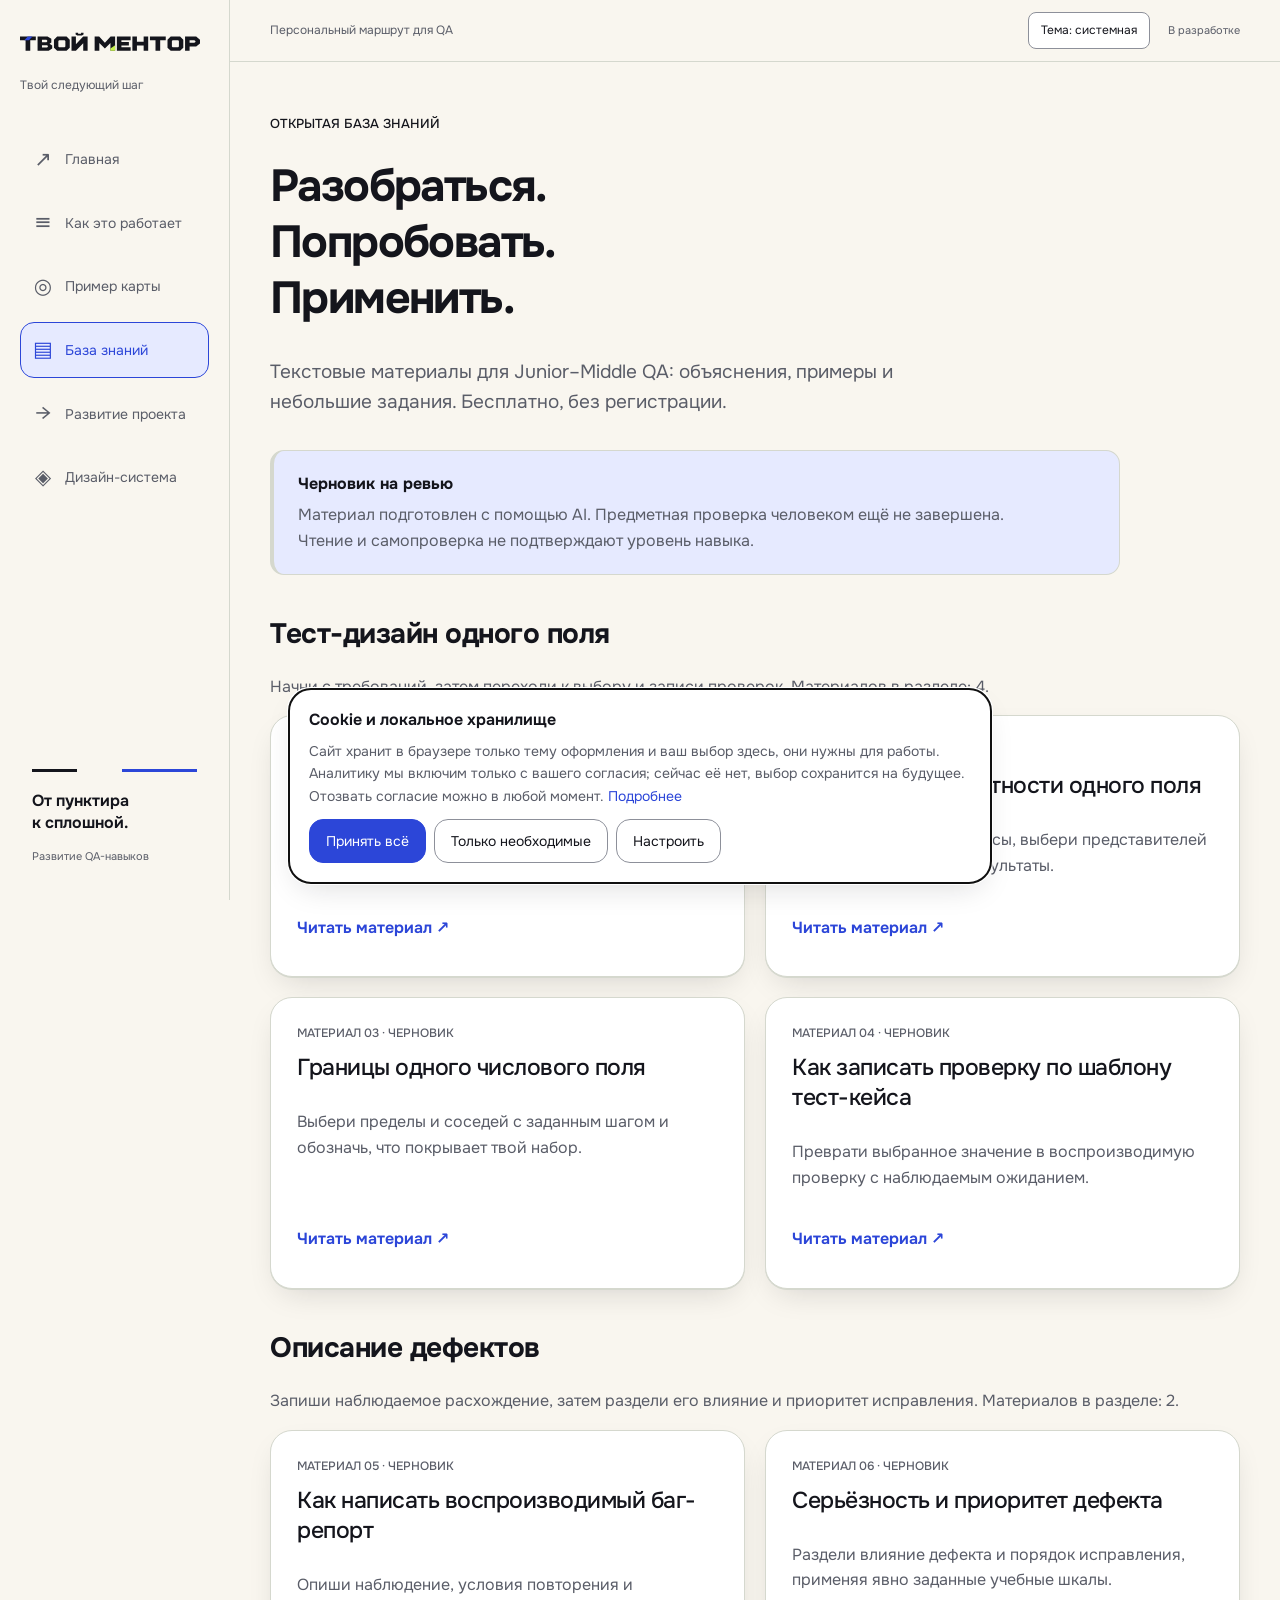
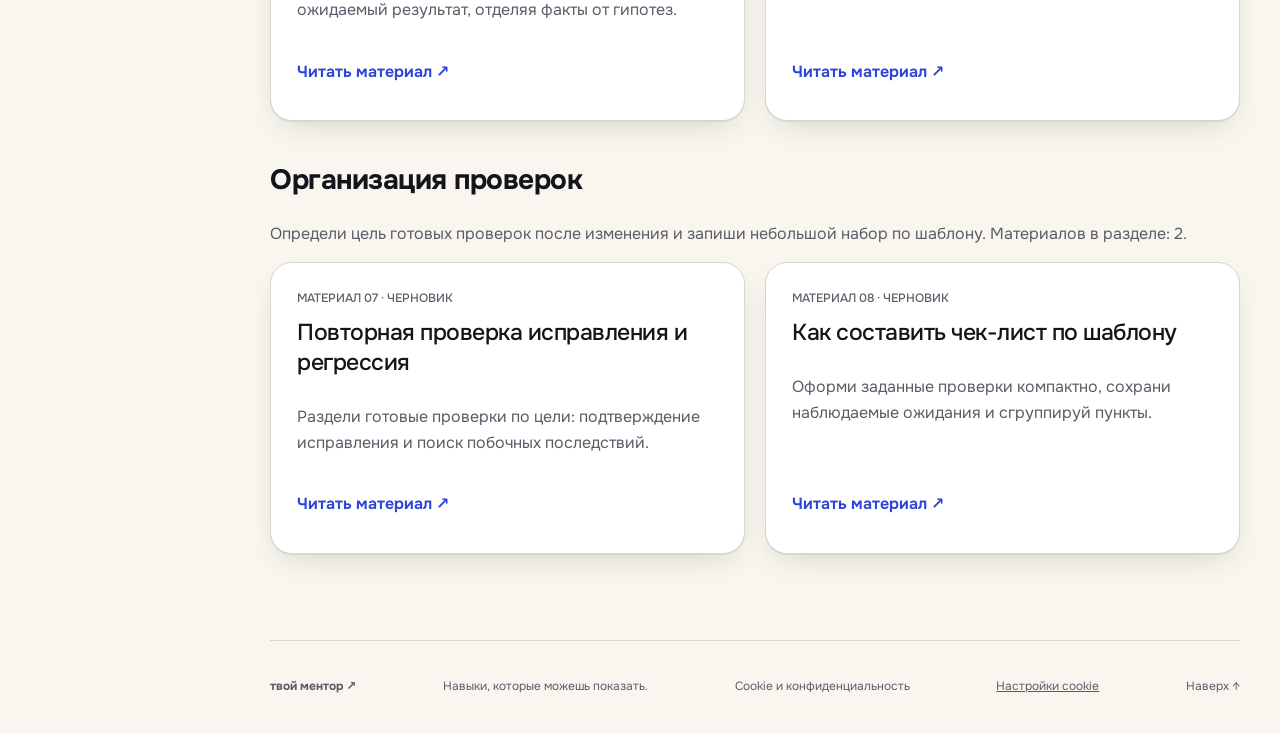
==== commit a183ee58: "Publish approved Mentor route landing and web design system" ====
--- a/knowledge/index.html
+++ b/knowledge/index.html
@@ -6,10 +6,10 @@
 <link rel="icon" href="../favicon.svg" type="image/svg+xml">
 <link rel="stylesheet" href="../theme.css"><link rel="stylesheet" href="../styles.css">
 <link rel="stylesheet" href="../knowledge.css">
-<link rel="stylesheet" href="../site.css"><script src="../site.js"></script>
+<link rel="stylesheet" href="../site.css"><link rel="stylesheet" href="../consent.css"><script src="../site.js"></script><script src="../consent.js" defer></script>
 </head><body class="kb-page"><a class="skip" href="#main">К содержимому</a>
 <aside class="site-sidebar" aria-label="Навигация сайта">
-<a class="site-brand" href="../index.html" aria-label="Твой Ментор — главная"><span aria-hidden="true">↗</span><span>твой<br> ментор</span></a>
+<a class="site-brand" href="../index.html" aria-label="Твой Ментор — главная"><img data-brand-logo src="../brand/logos/wordmark.svg" data-light-src="../brand/logos/wordmark.svg" data-dark-src="../brand/logos/wordmark-inverse.svg" alt="ТВОЙ МЕНТОР" width="180" height="25"></a>
 <p class="site-caption">Твой следующий шаг</p>
 <nav class="site-nav" aria-label="Основная навигация">
 <a href="../index.html"><span aria-hidden="true">↗</span>Главная</a>
@@ -17,9 +17,10 @@
 <a href="../index.html#demo"><span aria-hidden="true">◎</span>Пример карты</a>
 <a href="../knowledge/" aria-current="page"><span aria-hidden="true">▤</span>База знаний</a>
 <a href="../index.html#roadmap"><span aria-hidden="true">→</span>Развитие проекта</a>
+<a href="../design-system/"><span aria-hidden="true">◈</span>Дизайн-система</a>
 </nav>
 <div class="site-sidebar-foot"><span class="site-seam" aria-hidden="true"></span><p>От пунктира<br>к сплошной.</p><small>Развитие QA-навыков</small></div></aside>
 <div class="site-workspace"><header class="site-topbar"><span>Персональный маршрут для QA</span><button type="button" data-theme-toggle hidden>Тема</button><span class="site-status">В разработке</span></header>
 <main id="main" class="wrap kb-main"><div class="kb-heading"><p class="eyebrow">ОТКРЫТАЯ БАЗА ЗНАНИЙ</p><h1>Разобраться.<br>Попробовать.<br>Применить.</h1><p class="kb-lead">Текстовые материалы для Junior–Middle QA: объяснения, примеры и небольшие задания. Бесплатно, без регистрации.</p></div><aside class="kb-draft" aria-label="Статус материала"><strong>Черновик на ревью</strong><p>Материал подготовлен с помощью AI. Предметная проверка человеком ещё не завершена. Чтение и самопроверка не подтверждают уровень навыка.</p></aside><section class="kb-section" aria-labelledby="test-design"><h2 id="test-design">Тест-дизайн одного поля</h2><p>Начни с требований, затем переходи к выбору и записи проверок. Материалов в разделе: 4.</p><ol class="kb-cards"><li><article class="kb-card"><p class="eyebrow">МАТЕРИАЛ 01 · ЧЕРНОВИК</p><h2><a href="reading-field-requirements/">Как читать требования к одному полю</a></h2><p>Отдели известные правила от предположений и составь проверку после уточнения требований.</p><a class="kb-read" href="reading-field-requirements/" aria-label="Читать: Как читать требования к одному полю">Читать материал ↗</a></article></li><li><article class="kb-card"><p class="eyebrow">МАТЕРИАЛ 02 · ЧЕРНОВИК</p><h2><a href="equivalence-partitioning/">Классы эквивалентности одного поля</a></h2><p>Раздели значения на классы, выбери представителей и запиши ожидаемые результаты.</p><a class="kb-read" href="equivalence-partitioning/" aria-label="Читать: Классы эквивалентности одного поля">Читать материал ↗</a></article></li><li><article class="kb-card"><p class="eyebrow">МАТЕРИАЛ 03 · ЧЕРНОВИК</p><h2><a href="boundary-values/">Границы одного числового поля</a></h2><p>Выбери пределы и соседей с заданным шагом и обозначь, что покрывает твой набор.</p><a class="kb-read" href="boundary-values/" aria-label="Читать: Границы одного числового поля">Читать материал ↗</a></article></li><li><article class="kb-card"><p class="eyebrow">МАТЕРИАЛ 04 · ЧЕРНОВИК</p><h2><a href="writing-test-cases/">Как записать проверку по шаблону тест-кейса</a></h2><p>Преврати выбранное значение в воспроизводимую проверку с наблюдаемым ожиданием.</p><a class="kb-read" href="writing-test-cases/" aria-label="Читать: Как записать проверку по шаблону тест-кейса">Читать материал ↗</a></article></li></ol></section><section class="kb-section" aria-labelledby="defect-reports"><h2 id="defect-reports">Описание дефектов</h2><p>Запиши наблюдаемое расхождение, затем раздели его влияние и приоритет исправления. Материалов в разделе: 2.</p><ol class="kb-cards"><li><article class="kb-card"><p class="eyebrow">МАТЕРИАЛ 05 · ЧЕРНОВИК</p><h2><a href="reproducible-bug-reports/">Как написать воспроизводимый баг-репорт</a></h2><p>Опиши наблюдение, условия повторения и ожидаемый результат, отделяя факты от гипотез.</p><a class="kb-read" href="reproducible-bug-reports/" aria-label="Читать: Как написать воспроизводимый баг-репорт">Читать материал ↗</a></article></li><li><article class="kb-card"><p class="eyebrow">МАТЕРИАЛ 06 · ЧЕРНОВИК</p><h2><a href="severity-and-priority/">Серьёзность и приоритет дефекта</a></h2><p>Раздели влияние дефекта и порядок исправления, применяя явно заданные учебные шкалы.</p><a class="kb-read" href="severity-and-priority/" aria-label="Читать: Серьёзность и приоритет дефекта">Читать материал ↗</a></article></li></ol></section><section class="kb-section" aria-labelledby="organizing-checks"><h2 id="organizing-checks">Организация проверок</h2><p>Определи цель готовых проверок после изменения и запиши небольшой набор по шаблону. Материалов в разделе: 2.</p><ol class="kb-cards"><li><article class="kb-card"><p class="eyebrow">МАТЕРИАЛ 07 · ЧЕРНОВИК</p><h2><a href="confirmation-and-regression/">Повторная проверка исправления и регрессия</a></h2><p>Раздели готовые проверки по цели: подтверждение исправления и поиск побочных последствий.</p><a class="kb-read" href="confirmation-and-regression/" aria-label="Читать: Повторная проверка исправления и регрессия">Читать материал ↗</a></article></li><li><article class="kb-card"><p class="eyebrow">МАТЕРИАЛ 08 · ЧЕРНОВИК</p><h2><a href="writing-checklists/">Как составить чек-лист по шаблону</a></h2><p>Оформи заданные проверки компактно, сохрани наблюдаемые ожидания и сгруппируй пункты.</p><a class="kb-read" href="writing-checklists/" aria-label="Читать: Как составить чек-лист по шаблону">Читать материал ↗</a></article></li></ol></section></main>
-<footer class="wrap site-footer"><a href="../index.html">твой ментор ↗</a><span>Навыки, которые можешь показать.</span><a href="#main">Наверх ↑</a></footer></div>
+<footer class="wrap site-footer"><a href="../index.html">твой ментор ↗</a><span>Навыки, которые можешь показать.</span><a href="../privacy.html">Cookie и конфиденциальность</a><button type="button" class="cookie-settings" data-cookie-settings>Настройки cookie</button><a href="#main">Наверх ↑</a></footer></div>
 </body></html>
--- a/site.css
+++ b/site.css
@@ -2,4 +2,27 @@
 [hidden]{display:none!important}.site-sidebar{position:fixed;inset:0 auto 0 0;width:230px;padding:32px 20px;display:flex;flex-direction:column;border-right:1px solid var(--border);background:var(--bg);z-index:20}.site-brand{display:flex;align-items:center;gap:12px;font:800 21px/1.1 Unbounded,sans-serif;letter-spacing:-1px}.site-brand>span:first-child{font:700 48px Onest,sans-serif}.site-caption{font-size:12px;color:var(--text-2);margin:24px 0 36px}.site-nav{display:grid;gap:8px}.site-nav a{display:flex;align-items:center;gap:12px;min-height:48px;padding:10px 12px;border:1px solid transparent;border-radius:14px;font-size:14px;color:var(--text-2)}.site-nav a>span{width:20px;font-size:21px;text-align:center}.site-nav a:hover{background:var(--surface-2);text-decoration:none;color:var(--text)}.site-nav a[aria-current=page]{background:var(--accent-soft);border-color:var(--accent);color:var(--accent)}.site-sidebar-foot{margin-top:auto;padding:40px 12px 0}.site-sidebar-foot p{font-weight:650;line-height:1.4;margin:18px 0 8px}.site-sidebar-foot small{font-size:11px;color:var(--text-2)}.site-seam{display:block;height:3px;border-right:75px dashed var(--accent);background:linear-gradient(to right,var(--text) 50%,transparent 50%)}.site-workspace{margin-left:230px;min-width:0;min-height:100dvh}.site-workspace .wrap{width:calc(100% - 80px);max-width:1180px}.site-topbar{min-height:60px;padding:12px 40px;border-bottom:1px solid var(--border);display:flex;align-items:center;gap:18px;color:var(--text-2);font-size:12px}.site-status{margin-left:auto;font-size:11px}.site-topbar button{margin-left:auto;border:1px solid var(--border-strong);border-radius:8px;color:var(--text);background:var(--surface);padding:8px 12px;min-height:36px;font-size:12px;cursor:pointer}.site-topbar button:not([hidden])+.site-status{margin-left:0}.site-footer{border-top:1px solid var(--border);padding:24px 0;display:flex;flex-wrap:wrap;justify-content:space-between;gap:16px;color:var(--text-2);font-size:12px}.site-footer a{min-height:44px;display:flex;align-items:center}.site-footer>span{align-self:center}.site-footer a:first-child{font-weight:700}.eyebrow{font-family:Onest,sans-serif;font-size:13px;letter-spacing:0;text-transform:none}.public-main{padding:56px 0 72px}.public-hero{padding:12px 0 44px;border-bottom:1px solid var(--border)}.public-hero h1{font-size:clamp(30px,4.1vw,64px);font-weight:750;letter-spacing:-2.5px;line-height:1.2;margin:24px 0}.public-hero h1 span{color:var(--accent)}.public-intro{max-width:670px;font-size:18px;color:var(--text-2);line-height:1.7}.public-actions{display:flex;align-items:center;flex-wrap:wrap;gap:24px;margin-top:28px}.public-actions>a:not(.button){font-size:14px;color:var(--accent)}.public-caption{font-size:12px;color:var(--text-2);margin-top:20px}.button{border-radius:14px}.public-section-head{display:flex;align-items:center;justify-content:space-between;flex-wrap:wrap;gap:12px;margin:0 0 18px}.public-section-head h2,.public-section-title{font:650 18px/1.4 Onest,sans-serif;letter-spacing:0;margin:0}.public-tag{font-size:11px;padding:4px 10px;border-radius:8px;background:var(--surface-2);color:var(--text-2)}.public-next{padding-top:32px}.public-next-card{display:grid;grid-template-columns:auto minmax(0,1fr) auto;align-items:center;gap:24px;padding:28px;background:var(--surface);border:1px solid var(--border);border-radius:22px;box-shadow:var(--shadow)}.public-next-icon{width:56px;height:56px;background:var(--spark);color:var(--on-spark);border-radius:14px;display:grid;place-items:center;font-size:32px}.public-next-card .eyebrow{margin:0 0 8px;color:var(--text-2)}.public-next-card h3{font-size:28px;line-height:1.2;margin:0 0 12px}.public-next-card p:last-child{font-size:14px;color:var(--text-2);max-width:560px;margin:0}.public-next-card>a{color:var(--accent);font-weight:650;font-size:14px;max-width:155px}.public-approach{padding:40px 0}.public-route{padding:0;margin:20px 0 0;list-style:none;display:grid;grid-template-columns:repeat(3,minmax(0,1fr));gap:24px}.public-route li{border-top:2px dotted var(--border-strong);padding-top:16px}.public-route li>span{color:var(--accent);font:12px 'JetBrains Mono',monospace}.public-route h3{font-size:16px;margin:12px 0 8px}.public-route p{font-size:13px;color:var(--text-2);margin:0}.public-demo-grid{display:grid;grid-template-columns:minmax(0,1.3fr) minmax(0,1fr);gap:24px}.public-library{padding:30px;background:var(--accent-soft);border:1px solid var(--border);border-radius:22px}.public-library>span{float:right;color:var(--accent);font-size:48px;line-height:1}.public-library h3{font:700 27px/1.35 Unbounded,sans-serif;letter-spacing:-1px;margin:16px 0}.public-library p{font-size:15px}.public-library>a{display:inline-block;color:var(--accent);font-weight:650;margin-top:16px}.public-card-note{color:var(--text-2);font-size:12px!important;margin:24px 0 0!important}.public-manifesto{padding:64px 0 48px;max-width:850px}.public-manifesto h2{font-weight:700;font-size:clamp(26px,3.6vw,50px);line-height:1.3}.public-manifesto h2 span{text-decoration:underline;text-decoration-color:var(--accent);text-underline-offset:10px}.public-manifesto>p:last-of-type{max-width:650px;color:var(--text-2);font-size:16px}.public-progress-line{height:3px;border-right:4px solid var(--accent);border-top:3px dotted var(--text-2);position:relative;margin-top:36px;max-width:600px}.public-progress-line span{position:absolute;width:50%;left:0;top:-3px;border-top:3px solid var(--text)}.public-progress-line b{position:absolute;left:49%;top:-18px;background:var(--bg);padding:0 8px;color:var(--accent);font-size:24px}.public-faq{display:grid;grid-template-columns:1fr 1.3fr;gap:48px;padding:40px 0 56px;border-top:1px solid var(--border)}.public-faq h2{font-size:28px}.public-faq details{border-bottom:1px solid var(--border);padding:20px 0}.public-faq summary{cursor:pointer;font-weight:650;min-height:44px}.public-faq details p{font-size:15px;color:var(--text-2)}.public-faq details a{color:var(--accent)}.public-roadmap{padding:40px 0;border-top:1px solid var(--border)}.public-roadmap h2{font-size:30px;font-weight:650}.public-roadmap ol{display:grid;grid-template-columns:repeat(2,minmax(0,1fr));list-style:none;gap:24px;padding:0;margin:32px 0 0}.public-roadmap li{padding:24px;border:1px solid var(--border);border-radius:22px;background:var(--surface)}.public-roadmap li>span{font-size:12px;color:var(--accent)}.public-roadmap h3{font-size:20px;margin:12px 0}.public-roadmap li p{font-size:14px;color:var(--text-2);margin:0}.kb-main{padding-top:36px}.kb-heading{margin-top:16px}.kb-heading h1{font-size:clamp(28px,3.5vw,46px);font-weight:700}.kb-layout{grid-template-columns:minmax(170px,210px) minmax(0,720px);gap:32px}.kb-section{max-width:none;margin-top:40px}.kb-section>h2{font-family:Onest,sans-serif;font-weight:700;letter-spacing:-.5px}.kb-cards{gap:20px}.kb-card{border:1px solid var(--border);border-radius:22px;padding:26px;background:var(--surface);box-shadow:var(--shadow)}.kb-card h2{font-size:23px}.kb-card .eyebrow{font-size:12px}.kb-draft{border-radius:14px;background:var(--accent-soft);border-color:var(--border)}.kb-pagination a{font-size:14px}.kb-toc{border-left:2px dotted var(--border-strong);padding-left:18px}.kb-prose h2{border-top:1px solid var(--border);padding-top:24px}.kb-prose h2:first-child{border-top:0;padding-top:0}.kb-example{border-radius:14px}.kb-visual{border-radius:22px}.skip{position:fixed;top:-100px;left:16px;z-index:100;padding:12px 18px;background:var(--surface);border:1px solid var(--border-strong);border-radius:14px}.skip:focus{top:16px}html{scroll-behavior:auto}button:focus-visible,summary:focus-visible{outline:3px solid var(--focus);outline-offset:4px}
 @media(max-width:1200px){.site-sidebar{width:200px;padding-inline:14px}.site-workspace{margin-left:200px}.site-workspace .wrap{width:calc(100% - 48px)}.site-topbar{padding-inline:24px}.public-next-card{grid-template-columns:auto minmax(0,1fr)}.public-next-card>a{grid-column:2;max-width:none}.public-demo-grid{grid-template-columns:1fr}.public-library h3 br{display:none}.public-library h3{max-width:500px}.kb-layout{grid-template-columns:1fr}.kb-toc{position:static;border-bottom:1px solid var(--border);padding-bottom:20px}.kb-toc ol{columns:2;column-gap:24px}.kb-toc li{break-inside:avoid}}
 @media(max-width:760px){.site-sidebar{position:relative;width:auto;padding:16px;border-right:0;border-bottom:1px solid var(--border)}.site-brand{font-size:18px}.site-brand br{display:none}.site-brand>span:first-child{font-size:32px}.site-caption,.site-sidebar-foot{display:none}.site-nav{display:flex;gap:4px;overflow:auto;padding:4px;margin:16px -4px -4px}.site-nav a{flex:0 0 auto;min-height:44px;font-size:13px;padding:8px 12px}.site-nav a>span{display:none}.site-workspace{margin-left:0}.site-workspace .wrap{width:calc(100% - 32px)}.site-topbar{padding:10px 16px;gap:10px;font-size:11px;flex-wrap:wrap}.site-topbar button{font-size:11px}.site-status{font-size:10px}.public-main{padding-top:28px}.public-hero{padding-top:8px}.public-hero h1{font-size:clamp(25px,6.4vw,45px);letter-spacing:-1.5px}.public-intro{font-size:16px}.public-actions{gap:20px}.public-next-card{padding:20px;gap:16px}.public-next-card h3{font-size:23px}.public-next-icon{width:42px;height:42px;font-size:26px}.public-next-card>a{grid-column:1/-1}.public-route{grid-template-columns:1fr}.public-route li{padding-top:12px}.public-route h3{margin-top:8px}.public-faq{grid-template-columns:1fr;gap:12px}.public-roadmap ol{grid-template-columns:1fr}.public-library h3{font-size:23px}.demo-card{padding:20px}.level-display{grid-template-columns:100px 1fr;gap:14px}.level strong{font-size:64px}.tabs button{font-size:11px;padding:10px}.kb-heading h1{font-size:30px;overflow-wrap:normal}.kb-cards{grid-template-columns:1fr;gap:16px}.kb-toc ol{columns:1}.kb-card{padding:22px}.kb-card h2{font-size:23px}.kb-lead{font-size:17px}.site-footer{font-size:11px}.public-manifesto h2{font-size:26px}.public-faq h2,.public-roadmap h2{font-size:26px}}
+.public-audience{padding-top:32px}.public-audience-grid{display:grid;grid-template-columns:repeat(2,minmax(0,1fr));gap:24px}.public-audience-card{padding:24px;background:var(--surface);border:1px solid var(--border);border-radius:22px}.public-audience-card .eyebrow{margin:0 0 8px;color:var(--text-2)}.public-audience-card h3{font-size:20px;line-height:1.3;margin:0 0 8px}.public-audience-card p:last-child{font-size:14px;color:var(--text-2);margin:0}.public-audience-note{font-size:13px;color:var(--text-2);margin:16px 0 0}
+.kb-preview{display:grid;grid-template-columns:repeat(3,minmax(0,1fr));gap:24px}.kb-preview-group{border-top:2px dotted var(--border-strong);padding-top:16px}.kb-preview-group h3{font-size:16px;margin:0 0 8px}.kb-preview-group ol{list-style:none;margin:0;padding:0}.kb-preview-group a{display:flex;align-items:center;min-height:44px;padding:6px 0;font-size:14px;line-height:1.4;color:var(--accent)}
+.signal-rows{list-style:none;margin:16px 0 0;padding:0;display:grid;gap:4px}.signal-rows li{display:grid;grid-template-columns:128px minmax(0,1fr) 20px;align-items:center;gap:12px;padding:8px 10px;border:1px solid transparent;border-radius:8px;font-size:13px}.signal-rows li.is-active{border-color:var(--accent)}.signal-rows strong{text-align:right}
+.public-final{margin-top:24px;padding:40px;background:var(--accent-soft);border:1px solid var(--border);border-radius:22px}.public-final .eyebrow{margin:0}.public-final h2{font-size:clamp(24px,3vw,40px);font-weight:700;line-height:1.3;margin:12px 0 0}.public-final h2 span{color:var(--accent)}.public-final .public-caption{margin-bottom:0}.public-final .public-caption:empty{display:none}.pilot-stub{min-height:44px;padding:10px 16px;border:1px dashed var(--border-strong);border-radius:14px;background:transparent;color:var(--text-2);font:inherit;font-size:14px;cursor:not-allowed}
+@media(max-width:1200px){.kb-preview{grid-template-columns:repeat(2,minmax(0,1fr))}}
+@media(max-width:760px){.public-audience-grid,.kb-preview{grid-template-columns:1fr;gap:16px}.public-final{padding:24px 20px}.signal-rows li{grid-template-columns:106px minmax(0,1fr) 16px;gap:8px;padding-inline:6px;font-size:12px}}
 @media(prefers-reduced-motion:no-preference){html{scroll-behavior:smooth}.site-nav a{transition:background-color 150ms ease,color 150ms ease}}
+
+/* ADR 0038: approved public web brand. Application tokens remain managed in packages/ui. */
+:root{--bg:#f9f6ef;--lilac:#ded7f5;--font-display:Onest,system-ui,sans-serif}
+:root[data-theme=dark]{--bg:#0e0f14;--lilac:#302c49}
+@media(prefers-color-scheme:dark){:root:not([data-theme=light]){--bg:#0e0f14;--lilac:#302c49}}
+.site-brand img{display:block;width:180px;height:auto;max-width:100%}.site-brand{min-width:0}
+.site-workspace h1,.site-workspace h2,.site-workspace h3{font-family:Onest,system-ui,sans-serif}
+.site-workspace .approved-home{width:100%;max-width:1440px;padding:0;margin-inline:auto}
+.approved-home .section-heading{display:block}.approved-home .hero-art{padding:0}.approved-home .hero-art:before,.approved-home .hero-art:after{display:none}
+.approved-home .hero h1{font-family:Onest,system-ui,sans-serif;font-weight:900;line-height:1.08}
+.approved-home .retained-sections{padding:40px 6%}.approved-home .retained-sections .public-next{padding-bottom:25px}
+.approved-home .public-demo{padding-block:30px}.approved-home .public-final{padding-bottom:40px}
+.approved-home .public-roadmap{margin-top:40px}.approved-home .public-audience{padding-top:0}
+.approved-home .roadmap-journey .journey-node{width:40px;height:40px;min-width:0;display:grid;place-items:center;background:var(--bg);color:var(--text);border-radius:8px}
+.approved-home .roadmap-journey .journey-open .journey-node{background:var(--spark);color:var(--on-spark)}
+.site-nav{scrollbar-width:none}.site-nav::-webkit-scrollbar{display:none}
+@media(max-width:700px){.site-sidebar{position:relative;inset:auto;width:auto;padding:22px 20px 0;border-right:0}.site-sidebar .site-brand{width:180px}.site-caption,.site-sidebar-foot{display:none}.site-sidebar .site-nav{display:flex;overflow-x:auto;padding:14px 0;gap:3px}.site-nav a{white-space:nowrap;min-height:44px;font-size:11px;padding:8px 10px}.site-nav a>span{display:none}.site-workspace{margin-left:0}.site-topbar{padding:12px 24px}.site-workspace .approved-home{width:100%}.approved-home .retained-sections{padding:30px 24px}}
--- a/consent.css
+++ b/consent.css
@@ -0,0 +1,11 @@
+.cookie-consent{position:fixed;inset:auto 16px 16px 16px;z-index:90;max-width:704px;max-height:calc(100dvh - 32px);overflow-y:auto;margin-inline:auto;padding:20px;border:1px solid var(--border-strong);border-radius:22px;background:var(--surface);color:var(--text);box-shadow:var(--shadow);font-size:14px}
+.cookie-consent h2{font:650 16px/1.4 Onest,sans-serif;letter-spacing:0;margin:0 0 8px}
+.cookie-consent p{margin:0 0 12px;color:var(--text-2);line-height:1.6}
+.cookie-consent a{color:var(--accent)}
+.cookie-consent__options{display:grid;gap:8px;margin:0 0 12px;padding:0;border:0}
+.cookie-consent__actions{display:flex;flex-wrap:wrap;gap:8px}
+.cookie-consent button,.cookie-settings{min-height:44px;padding:8px 16px;border:1px solid var(--border-strong);border-radius:14px;background:var(--surface);color:var(--text);font:inherit;cursor:pointer}
+.cookie-consent button.cookie-primary{background:var(--accent);border-color:var(--accent);color:var(--on-accent,#fff)}
+.cookie-settings{padding:0;border:0;background:none;text-decoration:underline;font-size:12px;color:var(--text-2)}
+.cookie-consent :focus-visible,.cookie-settings:focus-visible{outline:3px solid var(--focus);outline-offset:3px}
+.legal-table-wrap{max-width:100%;overflow-x:auto}.legal-table{width:100%;min-width:480px;border-collapse:collapse;font-size:14px}.legal-table th,.legal-table td{text-align:left;vertical-align:top;padding:10px 12px;border-bottom:1px solid var(--border)}
